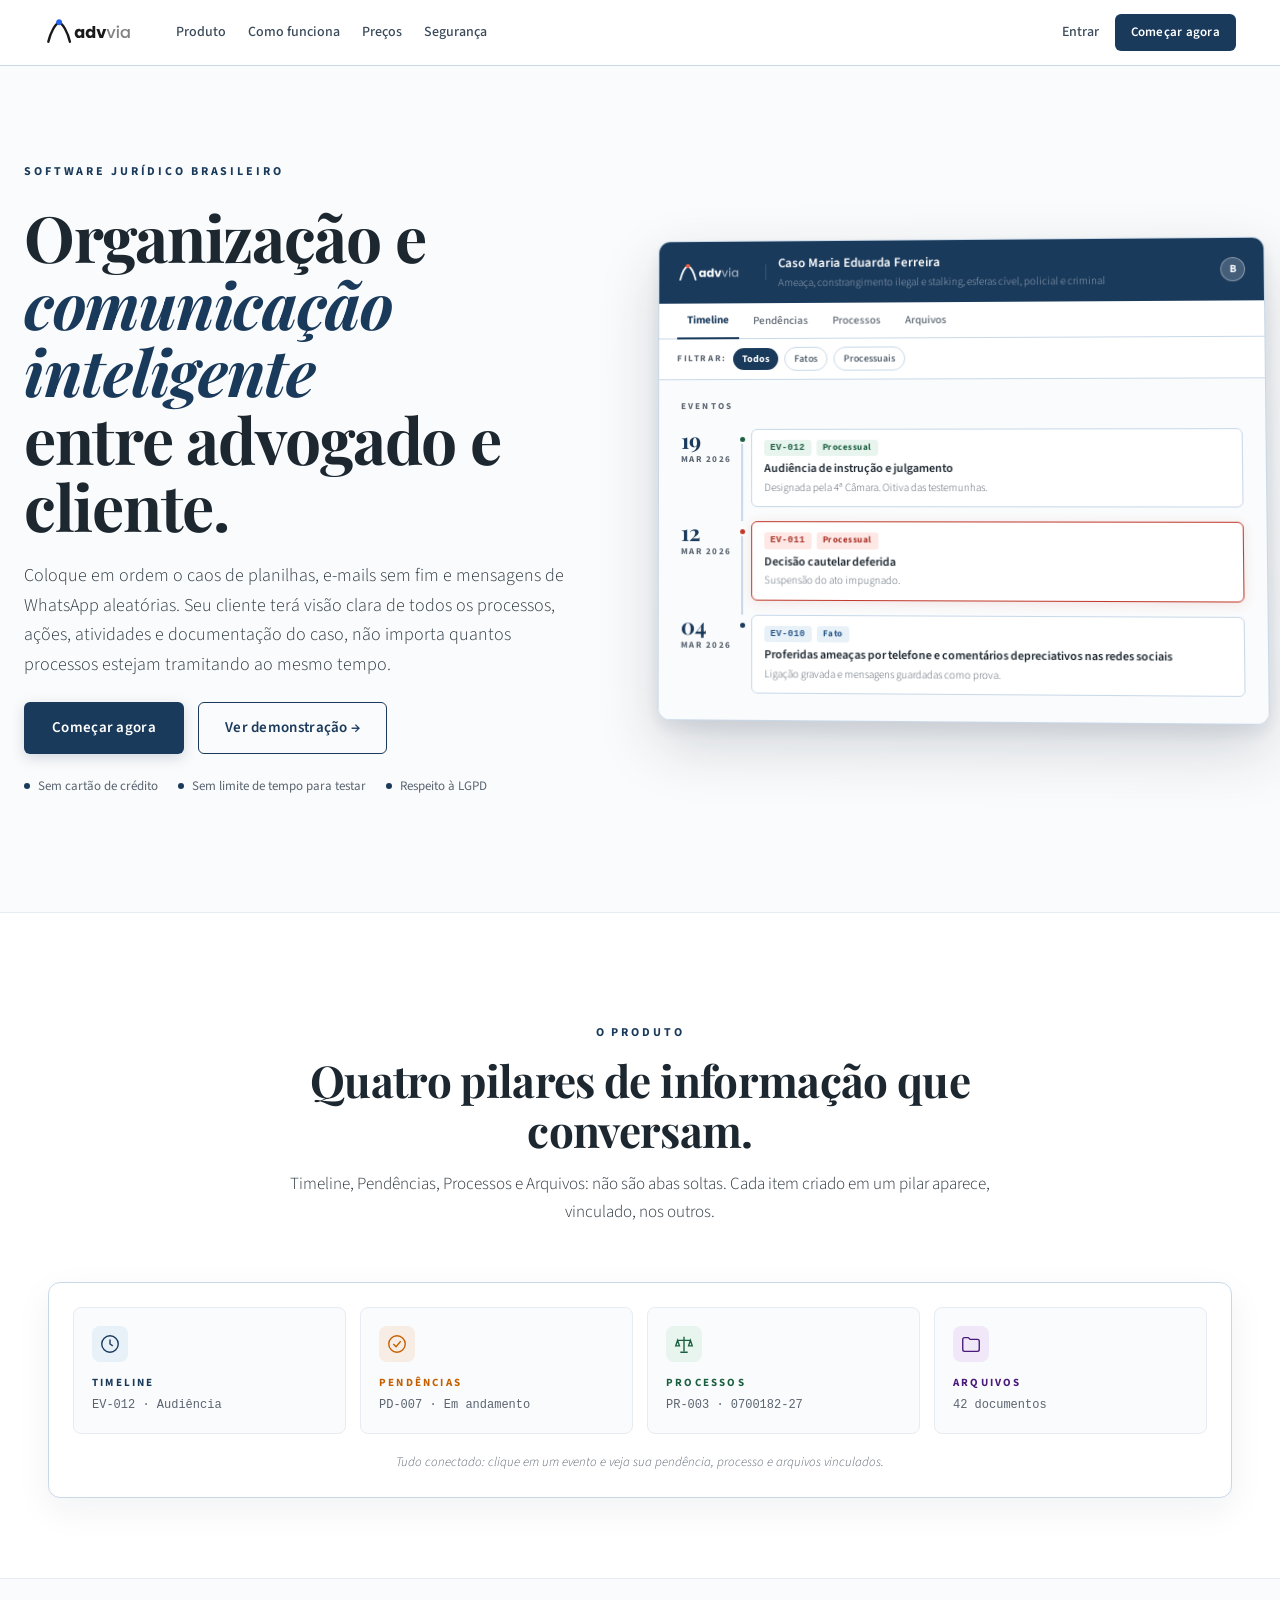
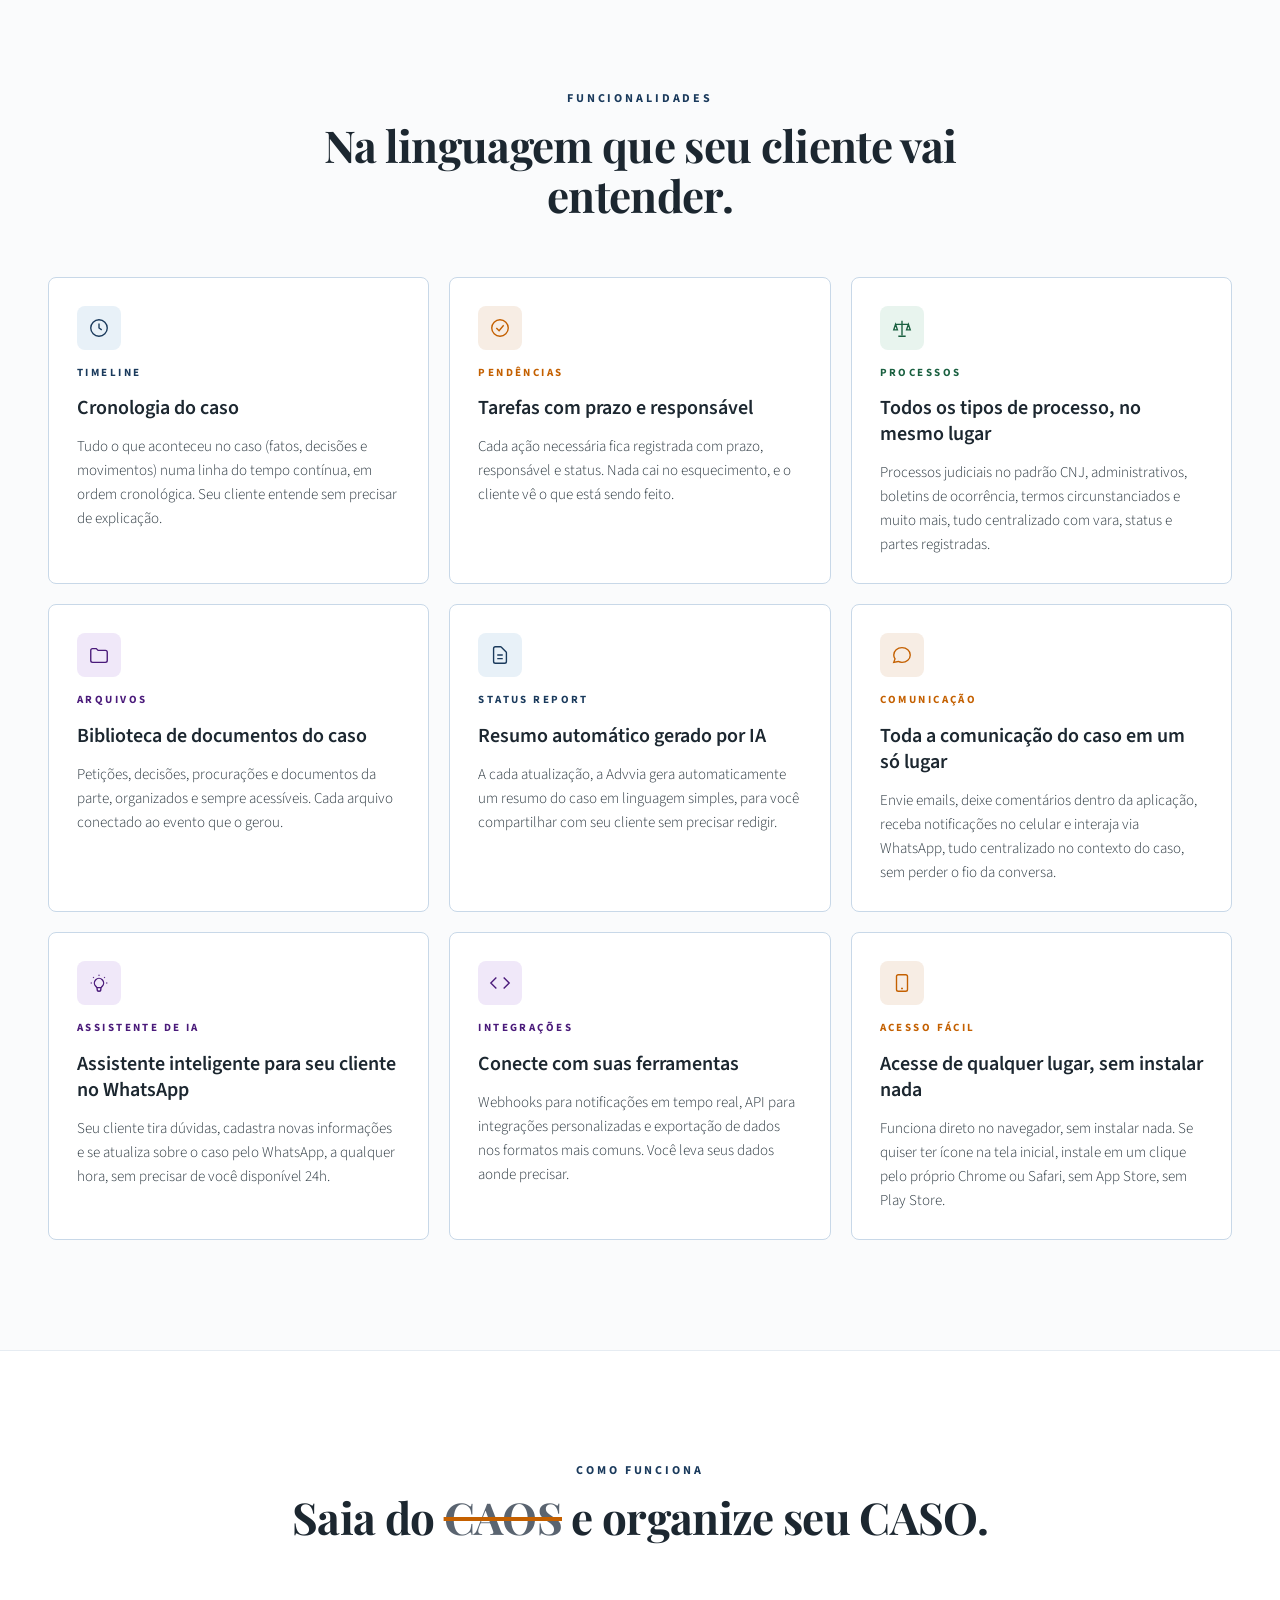
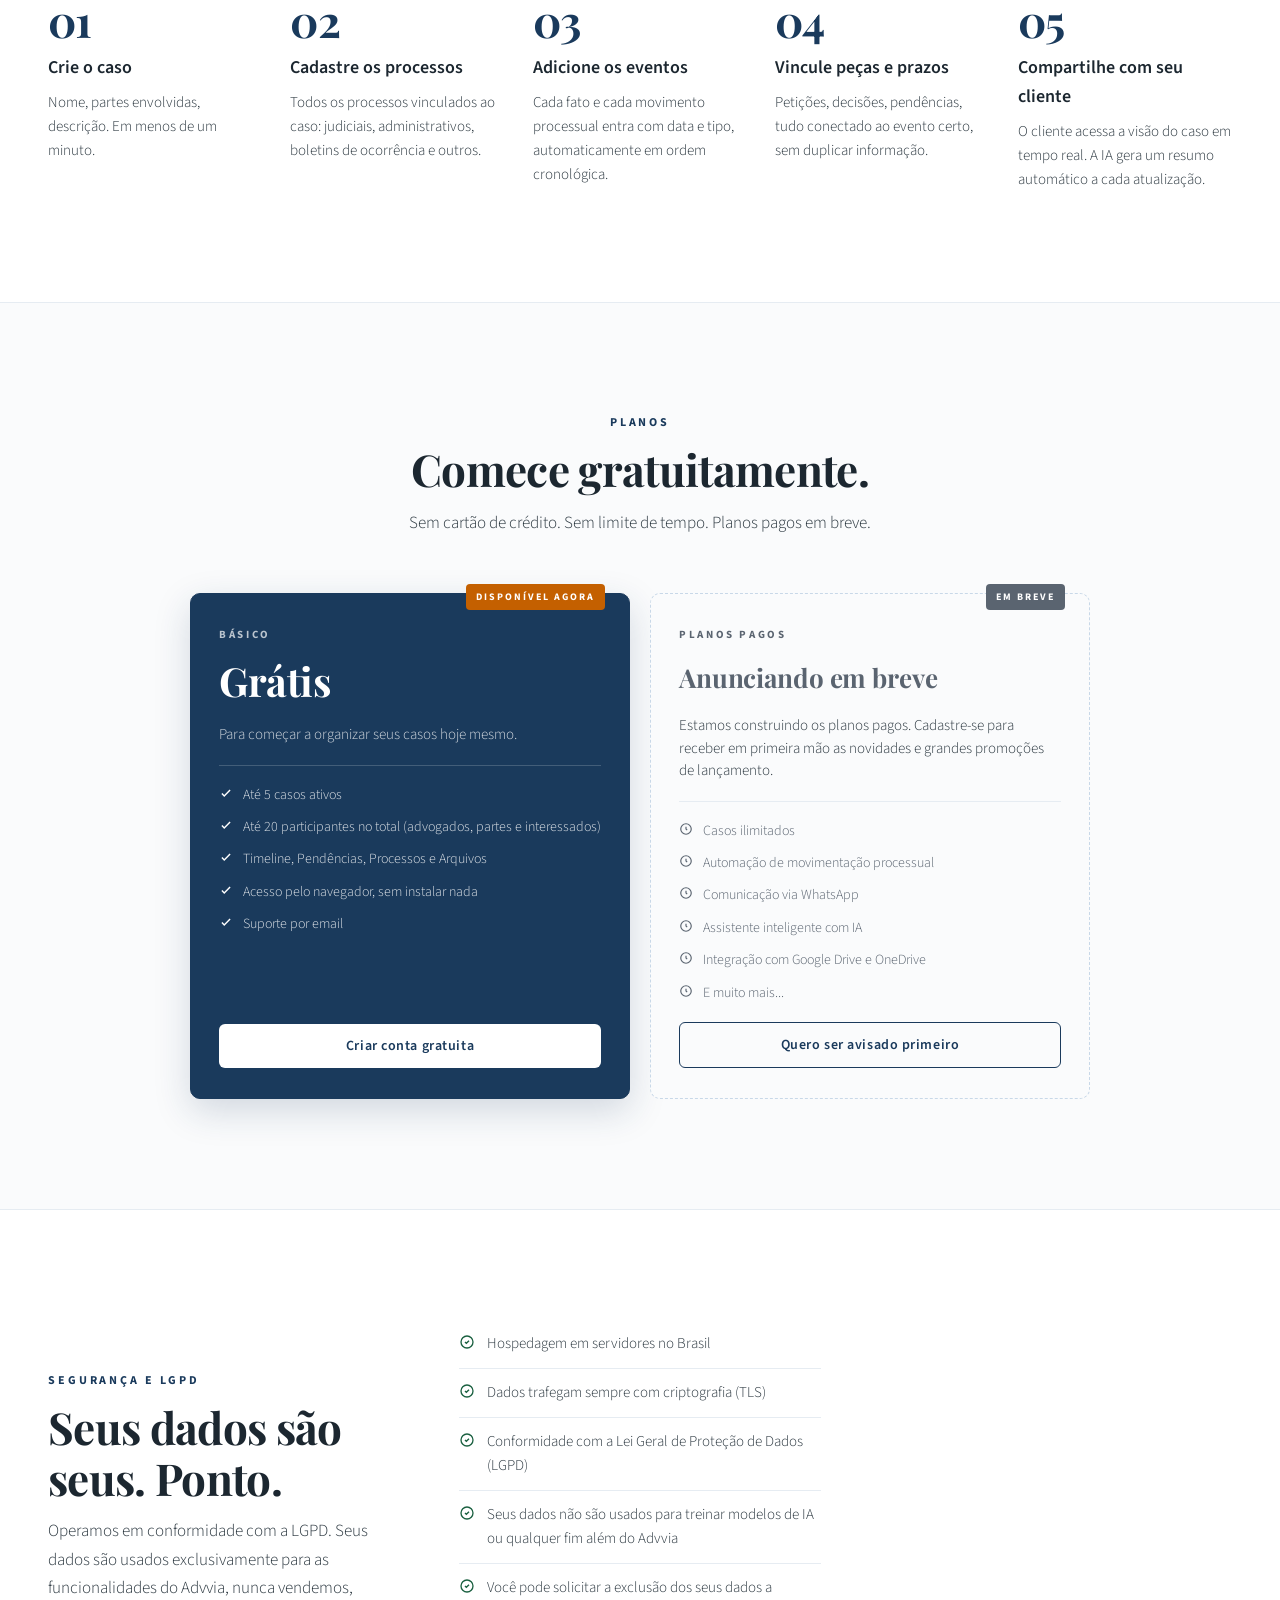
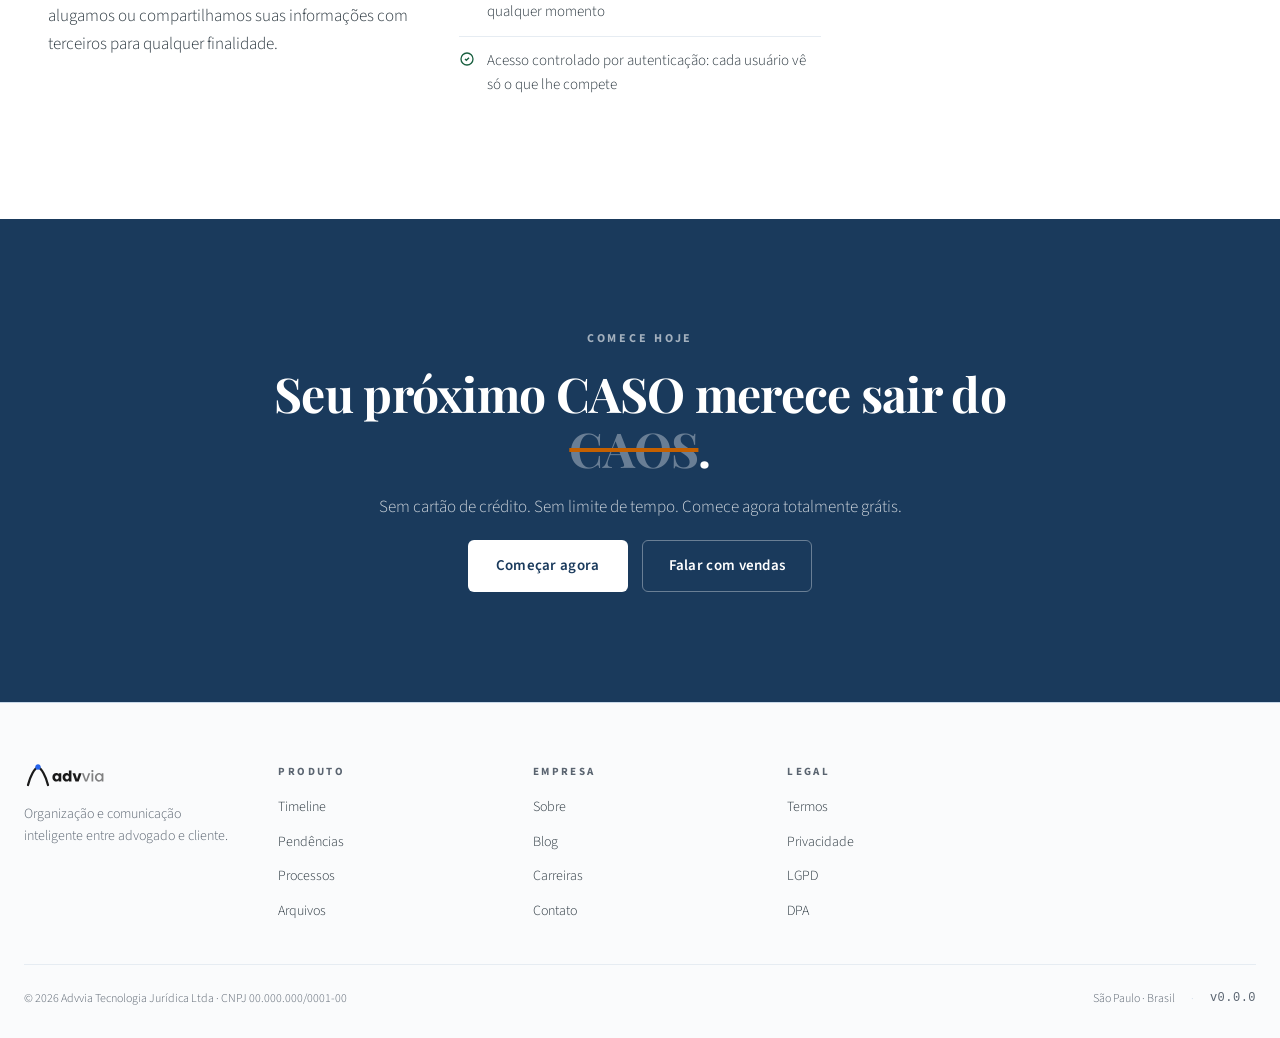
==== index.html @ fffee61e "style: replace em dashes with commas, semicolons and parentheses throughout" ====
<!DOCTYPE html>
<html lang="pt-BR">
<head>
<meta charset="UTF-8">
<meta name="viewport" content="width=device-width, initial-scale=1">
<title>Advvia - Organização e comunicação inteligente entre advogado e cliente</title>
<meta name="description" content="Coloque em ordem o caos de planilhas, e-mails sem fim e mensagens de WhatsApp aleatórias. Seu cliente terá visão clara de todos os processos, ações, atividades e documentação do caso e sua comunicação fluirá fácil e eficientemente.">
<meta property="og:title" content="Advvia - Organização e comunicação inteligente entre advogado e cliente">
<meta property="og:description" content="Coloque em ordem o caos de planilhas, e-mails sem fim e mensagens de WhatsApp aleatórias. Seu cliente terá visão clara de todos os processos, ações, atividades e documentação do caso e sua comunicação fluirá fácil e eficientemente.">
<meta property="og:type" content="website">
<meta property="og:locale" content="pt_BR">
<meta name="robots" content="noindex, nofollow">
<link rel="icon" href="brand/advvia-favicon.svg" type="image/svg+xml">
<link rel="preconnect" href="https://fonts.googleapis.com">
<link rel="preconnect" href="https://fonts.gstatic.com" crossorigin>
<link href="https://fonts.googleapis.com/css2?family=Playfair+Display:ital,wght@0,400;0,700;1,400;1,700&family=Source+Sans+3:ital,wght@0,300;0,400;0,600;0,700;1,300&display=swap" rel="stylesheet">
<style>
/* ─── Reset ─────────────────────────────────────────────────────────── */
*, *::before, *::after { box-sizing: border-box; margin: 0; padding: 0; }
html { scroll-behavior: smooth; }
body {
  font-family: 'Source Sans 3', -apple-system, BlinkMacSystemFont, 'Segoe UI', sans-serif;
  font-weight: 300;
  font-size: 16px;
  line-height: 1.6;
  color: #1c2730;
  background: #fafbfc;
  -webkit-font-smoothing: antialiased;
  text-rendering: optimizeLegibility;
}
a { color: inherit; text-decoration: none; }
button { cursor: pointer; font-family: inherit; }
ul { list-style: none; }
img { display: block; max-width: 100%; }

/* ─── Tokens ─────────────────────────────────────────────────────────── */
:root {
  --primary:       #1a3a5c;
  --primary-hover: #2a5a8c;
  --primary-tint:  #e8f1f8;
  --accent:        #c46000;
  --accent-tint:   #f7ede4;
  --success:       #1a6040;
  --success-tint:  #e8f4ee;
  --archive:       #4a1a7a;
  --archive-tint:  #f0e8f9;
  --muted:         #5a6470;
  --border:        #c8d8e8;
  --border-lt:     #e6ecf2;
  --surface:       #fff;
  --bg:            #fafbfc;
  --fg:            #1c2730;
  --fg-2:          #2c3840;
  --fg-3:          #5a6470;
}

/* ─── Layout ─────────────────────────────────────────────────────────── */
.wrap { max-width: 1240px; margin: 0 auto; padding: 0 24px; }

/* ─── NAV ────────────────────────────────────────────────────────────── */
.nav {
  position: sticky;
  top: 0;
  z-index: 50;
  background: rgba(255,255,255,.92);
  backdrop-filter: blur(10px);
  -webkit-backdrop-filter: blur(10px);
  border-bottom: 1.5px solid var(--border);
}
.nav-inner {
  max-width: 1240px;
  margin: 0 auto;
  padding: 14px 24px;
  display: flex;
  align-items: center;
  gap: 24px;
}
.logo {
  display: flex;
  align-items: center;
  gap: 9px;
  flex-shrink: 0;
  text-decoration: none;
}
.logo img { display: block; }
.nav-links {
  display: flex;
  gap: 22px;
  flex: 1;
}
.nav-links a {
  font-size: 14px;
  font-weight: 500;
  color: #3a4a5a;
  transition: color .15s;
}
.nav-links a:hover { color: var(--primary); }
.nav-right {
  display: flex;
  align-items: center;
  gap: 16px;
}
.nav-right .nav-login {
  font-size: 14px;
  font-weight: 500;
  color: #3a4a5a;
  transition: color .15s;
}
.nav-right .nav-login:hover { color: var(--primary); }
.hamburger {
  display: none;
  flex-direction: column;
  gap: 5px;
  background: none;
  border: none;
  padding: 4px;
  margin-left: auto;
}
.hamburger span {
  display: block;
  width: 22px;
  height: 2px;
  background: #3a4a5a;
  border-radius: 2px;
  transition: transform .2s, opacity .2s;
}
.mobile-nav {
  display: none;
  flex-direction: column;
  background: #fff;
  border-top: 1.5px solid var(--border);
  padding: 16px 24px 20px;
  gap: 14px;
}
.mobile-nav a {
  font-size: 15px;
  font-weight: 500;
  color: #3a4a5a;
}
.mobile-nav.open { display: flex; }

/* ─── Buttons ────────────────────────────────────────────────────────── */
.btn {
  display: inline-flex;
  align-items: center;
  justify-content: center;
  border: none;
  border-radius: 6px;
  font-size: 13px;
  font-weight: 600;
  letter-spacing: .02em;
  transition: background .15s, color .15s, box-shadow .15s, border-color .15s;
  text-decoration: none;
  white-space: nowrap;
}
.btn-sm        { padding: 8px 16px; font-size: 13px; }
.btn-lg        { padding: 14px 28px; font-size: 15px; }
.btn-primary   { background: var(--primary); color: #fff; }
.btn-primary:hover { background: var(--primary-hover); }
.btn-primary-lg { background: var(--primary); color: #fff; padding: 14px 28px; font-size: 15px; box-shadow: 0 4px 14px rgba(26,58,92,.18); }
.btn-primary-lg:hover { background: var(--primary-hover); }
.btn-ghost-lg  { background: transparent; color: var(--primary); border: 1.5px solid var(--primary); padding: 13px 26px; font-size: 15px; }
.btn-ghost-lg:hover { background: var(--primary-tint); }
.btn-inverse-lg { background: #fff; color: var(--primary); padding: 14px 28px; font-size: 15px; }
.btn-inverse-lg:hover { background: #f0f4f8; }
.btn-ghost-light-lg { background: transparent; color: #fff; border: 1.5px solid rgba(255,255,255,.35); padding: 13px 26px; font-size: 15px; }
.btn-ghost-light-lg:hover { background: rgba(255,255,255,.1); }

/* ─── Kicker labels ──────────────────────────────────────────────────── */
.kicker {
  font-size: 12px;
  font-weight: 700;
  letter-spacing: .24em;
  text-transform: uppercase;
  color: var(--primary);
}
.kicker-muted {
  font-size: 12px;
  font-weight: 700;
  letter-spacing: .24em;
  text-transform: uppercase;
  color: rgba(255,255,255,.6);
}

/* ─── Section head ───────────────────────────────────────────────────── */
.sec-head {
  text-align: center;
  max-width: 720px;
  margin: 0 auto 56px;
  padding: 0 8px;
}
.sec-head h2 {
  font-family: 'Playfair Display', Georgia, serif;
  font-size: clamp(32px, 4vw, 44px);
  font-weight: 700;
  color: #1c2730;
  line-height: 1.15;
  letter-spacing: -.015em;
  margin: 12px 0 14px;
}
.sec-head p {
  font-size: 17px;
  font-weight: 300;
  color: var(--fg-2);
  line-height: 1.65;
}

/* ─── HERO ───────────────────────────────────────────────────────────── */
.hero { padding: 96px 24px 116px; }
.hero-inner {
  max-width: 1240px;
  margin: 0 auto;
  display: grid;
  grid-template-columns: minmax(0,1fr) minmax(0,1.05fr);
  gap: 64px;
  align-items: center;
}
.hero-left { display: flex; flex-direction: column; gap: 22px; }
.hero-h1 {
  font-family: 'Playfair Display', Georgia, serif;
  font-size: clamp(42px, 5vw, 68px);
  font-weight: 700;
  color: #1c2730;
  line-height: 1.05;
  letter-spacing: -.02em;
}
.hero-h1 em { font-style: italic; color: var(--primary); }
.hero-lead {
  font-size: 18px;
  font-weight: 300;
  color: var(--fg-2);
  line-height: 1.65;
  max-width: 540px;
}
.cta-row { display: flex; gap: 14px; flex-wrap: wrap; align-items: center; }
.proof { display: flex; gap: 20px; flex-wrap: wrap; }
.proof-item {
  font-size: 13px;
  font-weight: 400;
  color: var(--fg-3);
  display: flex;
  align-items: center;
  gap: 8px;
}
.proof-dot {
  display: inline-block;
  width: 6px;
  height: 6px;
  border-radius: 50%;
  background: var(--primary);
  flex-shrink: 0;
}

/* ─── Hero mockup ────────────────────────────────────────────────────── */
.hero-right {
  transform: perspective(1600px) rotateY(-3deg) rotateX(2deg);
  transform-origin: left center;
}
.mockup {
  background: #fff;
  border-radius: 12px;
  border: 1.5px solid var(--border);
  box-shadow: 0 24px 60px rgba(20,40,60,.18), 0 8px 18px rgba(20,40,60,.08);
  overflow: hidden;
}
.m-header {
  background: var(--primary);
  padding: 12px 18px;
  display: flex;
  align-items: center;
  gap: 10px;
}
.m-logo { display: flex; align-items: center; flex-shrink: 0; }
.m-logo img { display: block; }
.m-sep { color: rgba(255,255,255,.25); font-size: 16px; flex-shrink: 0; }
.m-case { flex: 1; min-width: 0; }
.m-case-name {
  color: #fff;
  font-size: 13px;
  font-weight: 600;
  white-space: nowrap;
  overflow: hidden;
  text-overflow: ellipsis;
}
.m-case-sub { color: rgba(255,255,255,.55); font-size: 11px; }
.m-avatar {
  width: 24px; height: 24px;
  border-radius: 50%;
  background: rgba(255,255,255,.18);
  border: 1.5px solid rgba(255,255,255,.35);
  color: #fff;
  font-size: 11px;
  font-weight: 700;
  display: flex; align-items: center; justify-content: center;
  flex-shrink: 0;
}
.m-subnav {
  background: #fff;
  padding: 0 18px;
  border-bottom: 1.5px solid var(--border);
  display: flex;
  gap: 4px;
  height: 36px;
  align-items: center;
}
.m-tab { padding: 8px 10px; font-size: 11px; font-weight: 500; color: var(--fg-3); }
.m-tab.active { font-weight: 700; color: var(--primary); border-bottom: 2px solid var(--primary); }
.m-filters {
  background: #fff;
  padding: 8px 18px;
  border-bottom: 1.5px solid var(--border);
  display: flex;
  gap: 6px;
  align-items: center;
}
.m-filter-lbl { font-size: 9px; font-weight: 700; letter-spacing: .18em; color: var(--fg-3); }
.m-chip-on {
  background: var(--primary); color: #fff;
  font-size: 10px; font-weight: 700;
  padding: 3px 9px; border-radius: 16px;
}
.m-chip {
  border: 1.5px solid var(--border); color: #3a4a5a;
  font-size: 10px; font-weight: 500;
  padding: 3px 9px; border-radius: 16px;
}
.m-events { padding: 20px 22px 26px; background: var(--bg); }
.m-events-lbl {
  font-size: 9px; font-weight: 700; letter-spacing: .24em; text-transform: uppercase;
  color: var(--fg-3); margin-bottom: 14px;
}
.ev { display: grid; grid-template-columns: 52px 18px 1fr; margin-bottom: 14px; }
.ev:last-child { margin-bottom: 0; }
.ev-date {}
.ev-day {
  font-family: 'Playfair Display', Georgia, serif;
  font-size: 22px; font-weight: 700; color: var(--primary); line-height: 1;
}
.ev-mon { font-size: 9px; font-weight: 700; letter-spacing: .14em; color: var(--fg-3); margin-top: 2px; }
.ev-line { position: relative; display: flex; justify-content: center; }
.ev-dot {
  width: 9px; height: 9px; border-radius: 50%;
  margin-top: 6px; border: 2px solid var(--bg);
  position: relative; z-index: 1;
}
.ev-line-bar {
  position: absolute;
  top: 14px; bottom: -14px;
  width: 1.5px; background: var(--border);
}
.ev-card {
  background: #fff;
  border: 1.5px solid var(--border);
  border-radius: 6px;
  padding: 10px 12px;
}
.ev-card.hi { border-color: #c0392b; box-shadow: 0 2px 12px rgba(192,57,43,.12); }
.ev-tags { display: flex; gap: 5px; margin-bottom: 5px; }
.ev-tag {
  font-size: 9px; font-weight: 700;
  padding: 1px 6px; border-radius: 3px;
  font-family: ui-monospace, 'SF Mono', Menlo, monospace;
  letter-spacing: .04em;
}
.ev-tag-plain { letter-spacing: .06em; font-family: inherit; }
.ev-title { font-size: 12px; font-weight: 600; color: #1c2730; line-height: 1.3; margin-bottom: 3px; }
.ev-desc  { font-size: 11px; font-weight: 300; color: var(--fg-3); line-height: 1.5; }

/* ─── PRODUCT section ────────────────────────────────────────────────── */
.sec-product {
  padding: 110px 24px 80px;
  background: #fff;
  border-top: 1.5px solid var(--border-lt);
  border-bottom: 1.5px solid var(--border-lt);
}
.product-card {
  background: #fff;
  border: 1.5px solid var(--border);
  border-radius: 12px;
  padding: 24px;
  box-shadow: 0 12px 36px rgba(20,40,60,.06);
}
.product-grid {
  display: grid;
  grid-template-columns: repeat(4, 1fr);
  gap: 14px;
}
.surface-tile {
  background: var(--bg);
  border: 1.5px solid var(--border-lt);
  border-radius: 8px;
  padding: 18px;
  display: flex;
  flex-direction: column;
  gap: 12px;
}
.surface-icon {
  width: 36px; height: 36px;
  border-radius: 8px;
  display: flex; align-items: center; justify-content: center;
}
.surface-name {
  font-size: 11px; font-weight: 700;
  letter-spacing: .2em; text-transform: uppercase;
}
.surface-sample {
  font-size: 12px; font-weight: 300; color: var(--fg-3);
  margin-top: 4px;
  font-family: ui-monospace, 'SF Mono', Menlo, monospace;
}
.product-caption {
  text-align: center;
  margin-top: 18px;
  font-size: 13px; font-weight: 300; font-style: italic; color: var(--fg-3);
}

/* ─── FEATURES section ───────────────────────────────────────────────── */
.sec-features { padding: 110px 24px; }
.feat-grid {
  display: grid;
  grid-template-columns: repeat(auto-fill, minmax(300px, 1fr));
  gap: 20px;
}
.feat-card {
  background: #fff;
  border: 1.5px solid var(--border);
  border-radius: 8px;
  padding: 28px 28px 26px;
  display: flex; flex-direction: column; gap: 14px;
}
.feat-icon {
  width: 44px; height: 44px; border-radius: 8px;
  display: flex; align-items: center; justify-content: center;
}
.feat-kicker {
  font-size: 11px; font-weight: 700;
  letter-spacing: .22em; text-transform: uppercase;
}
.feat-title { font-size: 20px; font-weight: 600; color: #1c2730; line-height: 1.3; }
.feat-desc  { font-size: 15px; font-weight: 300; color: var(--fg-2); line-height: 1.6; }

/* ─── HOW section ────────────────────────────────────────────────────── */
.sec-how {
  padding: 110px 24px;
  background: #fff;
  border-top: 1.5px solid var(--border-lt);
  border-bottom: 1.5px solid var(--border-lt);
}
.steps-grid {
  display: grid;
  grid-template-columns: repeat(auto-fill, minmax(200px, 1fr));
  gap: 28px;
  margin-top: 20px;
}
.step-num {
  font-family: 'Playfair Display', Georgia, serif;
  font-size: 44px; font-weight: 700;
  color: var(--primary); line-height: 1;
  letter-spacing: -.02em; margin-bottom: 12px;
}
.step-title { font-size: 18px; font-weight: 600; color: #1c2730; margin-bottom: 8px; }
.step-desc  { font-size: 15px; font-weight: 300; color: var(--fg-2); line-height: 1.6; }

/* ─── PRICING ────────────────────────────────────────────────────────── */
.sec-pricing { padding: 110px 24px; }
.price-grid {
  display: grid;
  grid-template-columns: repeat(auto-fill, minmax(280px, 1fr));
  gap: 20px;
  align-items: stretch;
}
.price-card {
  background: #fff;
  border: 1.5px solid var(--border);
  border-radius: 10px;
  padding: 32px 28px 30px;
  display: flex; flex-direction: column; gap: 18px;
  position: relative;
}
.price-card.featured {
  background: var(--primary);
  border-color: var(--primary);
  box-shadow: 0 12px 36px rgba(26,58,92,.18);
}
.price-badge {
  position: absolute; top: -10px; right: 24px;
  background: var(--accent); color: #fff;
  font-size: 10px; font-weight: 700; letter-spacing: .2em;
  padding: 5px 10px; border-radius: 4px; text-transform: uppercase;
}
.price-tier {
  font-size: 11px; font-weight: 700;
  letter-spacing: .24em; text-transform: uppercase;
  color: var(--fg-3);
}
.price-card.featured .price-tier { color: rgba(255,255,255,.7); }
.price-amount {
  font-family: 'Playfair Display', Georgia, serif;
  font-size: 40px; font-weight: 700;
  color: var(--primary); line-height: 1; letter-spacing: -.01em;
}
.price-card.featured .price-amount { color: #fff; }
.price-period { font-size: 14px; font-weight: 300; color: var(--fg-3); margin-left: 6px; }
.price-card.featured .price-period { color: rgba(255,255,255,.65); }
.price-desc { font-size: 15px; font-weight: 300; color: var(--fg-2); line-height: 1.5; }
.price-card.featured .price-desc { color: rgba(255,255,255,.8); }
.price-sep { border-top: 1.5px solid var(--border-lt); }
.price-card.featured .price-sep { border-color: rgba(255,255,255,.18); }
.price-feats { display: flex; flex-direction: column; gap: 10px; flex: 1; }
.price-feat {
  font-size: 14px; font-weight: 300; color: var(--fg-2);
  display: flex; gap: 10px; align-items: flex-start;
}
.price-card.featured .price-feat { color: rgba(255,255,255,.85); }
.price-check { color: var(--primary); flex-shrink: 0; margin-top: 2px; }
.price-card.featured .price-check { color: #fff; }
.price-cta {
  padding: 12px 18px; font-size: 14px; font-weight: 600;
  letter-spacing: .04em; border-radius: 6px; border: 1.5px solid var(--primary);
  background: var(--primary); color: #fff;
  transition: opacity .15s;
}
.price-cta:hover { opacity: .88; }
.price-card.featured .price-cta {
  background: #fff; color: var(--primary); border: none;
}
.price-cta-outline {
  background: transparent; color: var(--primary); border-color: var(--primary);
}
.price-card-soon {
  border-style: dashed;
  border-color: var(--border);
  background: var(--bg);
}
.price-feat-soon { color: var(--fg-3); }
.price-check-soon { color: var(--fg-3); flex-shrink: 0; margin-top: 2px; }

/* ─── SECURITY ───────────────────────────────────────────────────────── */
.sec-security {
  padding: 110px 24px;
  background: #fff;
  border-top: 1.5px solid var(--border-lt);
}
.sec-row {
  display: grid;
  grid-template-columns: repeat(auto-fill, minmax(340px, 1fr));
  gap: 48px;
  align-items: center;
}
.sec-h2 {
  font-family: 'Playfair Display', Georgia, serif;
  font-size: clamp(32px, 4vw, 44px); font-weight: 700;
  color: #1c2730; line-height: 1.15; letter-spacing: -.015em;
  margin: 12px 0 14px;
}
.sec-lead { font-size: 17px; font-weight: 300; color: var(--fg-2); line-height: 1.65; }
.sec-list {}
.sec-item {
  display: flex; align-items: flex-start; gap: 12px;
  padding: 12px 0;
  border-bottom: 1px solid var(--border-lt);
  font-size: 15px; font-weight: 300; color: var(--fg-2);
}
.sec-item:last-child { border-bottom: none; }
.sec-item svg { flex-shrink: 0; margin-top: 2px; }

/* ─── FINAL CTA ──────────────────────────────────────────────────────── */
.sec-cta {
  background: var(--primary);
  padding: 110px 24px;
  color: #fff;
}
.sec-cta-inner {
  max-width: 800px; margin: 0 auto;
  text-align: center;
  display: flex; flex-direction: column; align-items: center; gap: 18px;
  padding: 0 8px;
}
.cta-h2 {
  font-family: 'Playfair Display', Georgia, serif;
  font-size: clamp(28px, 4vw, 48px); font-weight: 700;
  color: #fff; line-height: 1.15; letter-spacing: -.015em;
}
.cta-lead { font-size: 17px; font-weight: 300; color: rgba(255,255,255,.78); line-height: 1.6; }

/* ─── FOOTER ─────────────────────────────────────────────────────────── */
footer {
  background: var(--bg);
  padding: 60px 24px 30px;
  border-top: 1.5px solid var(--border);
}
.foot-inner { max-width: 1240px; margin: 0 auto; }
.foot-top {
  display: grid;
  grid-template-columns: repeat(auto-fill, minmax(200px, 1fr));
  gap: 40px;
  padding-bottom: 40px;
}
.foot-logo-area {}
.foot-tag {
  font-size: 14px; font-weight: 300; color: var(--fg-3);
  max-width: 320px; margin-top: 14px; line-height: 1.6;
}
.foot-col {}
.foot-col-title {
  font-size: 11px; font-weight: 700;
  letter-spacing: .22em; text-transform: uppercase;
  color: var(--fg-3); margin-bottom: 14px;
}
.foot-col ul { display: flex; flex-direction: column; gap: 9px; }
.foot-col a {
  font-size: 14px; font-weight: 300; color: var(--fg-2);
  transition: color .15s;
}
.foot-col a:hover { color: var(--primary); }
.foot-bot {
  border-top: 1.5px solid var(--border-lt);
  padding-top: 24px;
  display: flex; justify-content: space-between; flex-wrap: wrap; gap: 8px;
  font-size: 12px; color: var(--fg-3); font-weight: 300;
}

/* ─── Responsive ─────────────────────────────────────────────────────── */
@media (max-width: 960px) {
  .hero-inner { grid-template-columns: 1fr; gap: 40px; }
  .hero-right { display: none; }
  .product-grid { grid-template-columns: 1fr 1fr; }
  .hamburger { display: flex; }
  .nav-links, .nav-right { display: none; }
}
@media (max-width: 600px) {
  .hero { padding: 64px 24px 72px; }
  .sec-product, .sec-features, .sec-how, .sec-pricing, .sec-security, .sec-cta { padding: 72px 24px; }
  .product-grid { grid-template-columns: 1fr; }
  .cta-row { flex-direction: column; align-items: stretch; }
  .cta-row .btn { text-align: center; }
  .proof { flex-direction: column; gap: 10px; }
}
</style>
</head>
<body>

<!-- ══════════════════════════════════════════════════════════════════ NAV -->
<header class="nav" id="nav">
  <div class="nav-inner">
    <a href="#" class="logo" aria-label="Advvia, página inicial">
      <img src="brand/advvia-logo-horizontal-blue.svg" alt="Advvia" height="28">
    </a>

    <div class="nav-links">
      <a href="#produto">Produto</a>
      <a href="#como-funciona">Como funciona</a>
      <a href="#precos">Preços</a>
      <a href="#seguranca">Segurança</a>
    </div>

    <div class="nav-right">
      <a href="https://app.advvia.com.br/login" class="nav-login">Entrar</a>
      <a href="https://app.advvia.com.br/cadastro" class="btn btn-primary btn-sm">Começar agora</a>
    </div>

    <button class="hamburger" id="hamburger" aria-label="Abrir menu" aria-expanded="false" aria-controls="mobile-nav">
      <span></span><span></span><span></span>
    </button>
  </div>

  <div class="mobile-nav" id="mobile-nav" role="navigation" aria-label="Menu mobile">
    <a href="#produto">Produto</a>
    <a href="#como-funciona">Como funciona</a>
    <a href="#precos">Preços</a>
    <a href="#seguranca">Segurança</a>
    <a href="https://app.advvia.com.br/login">Entrar</a>
    <a href="https://app.advvia.com.br/cadastro" class="btn btn-primary btn-sm" style="align-self:flex-start;margin-top:4px">Começar agora</a>
  </div>
</header>


<!-- ══════════════════════════════════════════════════════════════════ HERO -->
<section class="hero">
  <div class="hero-inner">
    <div class="hero-left">
      <div class="kicker">SOFTWARE JURÍDICO BRASILEIRO</div>

      <h1 class="hero-h1">
        Organização e<br>
        <em>comunicação inteligente</em><br>
        entre advogado e cliente.
      </h1>

      <p class="hero-lead">
        Coloque em ordem o caos de planilhas, e-mails sem fim e mensagens de WhatsApp aleatórias.
        Seu cliente terá visão clara de todos os processos, ações, atividades e documentação do caso,
        não importa quantos processos estejam tramitando ao mesmo tempo.
      </p>

      <div class="cta-row">
        <a href="https://app.advvia.com.br/cadastro" class="btn btn-primary-lg">Começar agora</a>
        <a href="#produto" class="btn btn-ghost-lg">Ver demonstração →</a>
      </div>

      <div class="proof">
        <span class="proof-item"><span class="proof-dot"></span> Sem cartão de crédito</span>
        <span class="proof-item"><span class="proof-dot"></span> Sem limite de tempo para testar</span>
        <span class="proof-item"><span class="proof-dot"></span> Respeito à LGPD</span>
      </div>
    </div>

    <!-- ─── Mockup do produto ─── -->
    <div class="hero-right" aria-hidden="true">
      <div class="mockup">
        <div class="m-header">
          <div class="m-logo">
            <img src="brand/advvia-logo-horizontal-dark.svg" alt="Advvia" height="20">
          </div>
          <span class="m-sep">|</span>
          <div class="m-case">
            <div class="m-case-name">Caso Maria Eduarda Ferreira</div>
            <div class="m-case-sub">Ameaça, constrangimento ilegal e stalking, esferas cível, policial e criminal</div>
          </div>
          <div class="m-avatar">B</div>
        </div>

        <div class="m-subnav">
          <span class="m-tab active">Timeline</span>
          <span class="m-tab">Pendências</span>
          <span class="m-tab">Processos</span>
          <span class="m-tab">Arquivos</span>
        </div>

        <div class="m-filters">
          <span class="m-filter-lbl">FILTRAR:</span>
          <span class="m-chip-on">Todos</span>
          <span class="m-chip">Fatos</span>
          <span class="m-chip">Processuais</span>
        </div>

        <div class="m-events">
          <div class="m-events-lbl">EVENTOS</div>

          <!-- EV-012 Audiência -->
          <div class="ev">
            <div class="ev-date">
              <div class="ev-day">19</div>
              <div class="ev-mon">MAR 2026</div>
            </div>
            <div class="ev-line">
              <div class="ev-dot" style="background:#1a6040"></div>
              <div class="ev-line-bar"></div>
            </div>
            <div class="ev-card">
              <div class="ev-tags">
                <span class="ev-tag" style="background:#e8f4ee;color:#1a6040">EV-012</span>
                <span class="ev-tag ev-tag-plain" style="background:#e8f4ee;color:#1a6040">Processual</span>
              </div>
              <div class="ev-title">Audiência de instrução e julgamento</div>
              <div class="ev-desc">Designada pela 4ª Câmara. Oitiva das testemunhas.</div>
            </div>
          </div>

          <!-- EV-011 Decisão (destaque) -->
          <div class="ev">
            <div class="ev-date">
              <div class="ev-day">12</div>
              <div class="ev-mon">MAR 2026</div>
            </div>
            <div class="ev-line">
              <div class="ev-dot" style="background:#c0392b"></div>
              <div class="ev-line-bar"></div>
            </div>
            <div class="ev-card hi">
              <div class="ev-tags">
                <span class="ev-tag" style="background:#fde8e6;color:#a93226">EV-011</span>
                <span class="ev-tag ev-tag-plain" style="background:#fde8e6;color:#a93226">Processual</span>
              </div>
              <div class="ev-title">Decisão cautelar deferida</div>
              <div class="ev-desc">Suspensão do ato impugnado.</div>
            </div>
          </div>

          <!-- EV-010 Fato -->
          <div class="ev">
            <div class="ev-date">
              <div class="ev-day">04</div>
              <div class="ev-mon">MAR 2026</div>
            </div>
            <div class="ev-line">
              <div class="ev-dot" style="background:#1a3a5c"></div>
            </div>
            <div class="ev-card">
              <div class="ev-tags">
                <span class="ev-tag" style="background:#e8f1f8;color:#2a5a8c">EV-010</span>
                <span class="ev-tag ev-tag-plain" style="background:#e8f1f8;color:#2a5a8c">Fato</span>
              </div>
              <div class="ev-title">Proferidas ameaças por telefone e comentários depreciativos nas redes sociais</div>
              <div class="ev-desc">Ligação gravada e mensagens guardadas como prova.</div>
            </div>
          </div>

        </div><!-- /m-events -->
      </div><!-- /mockup -->
    </div>
  </div><!-- /hero-inner -->
</section>


<!-- ══════════════════════════════════════════════════════════════════ PRODUTO -->
<section id="produto" class="sec-product">
  <div class="wrap">
    <div class="sec-head">
      <div class="kicker">O PRODUTO</div>
      <h2>Quatro pilares de informação que conversam.</h2>
      <p>Timeline, Pendências, Processos e Arquivos: não são abas soltas. Cada item criado em um pilar aparece, vinculado, nos outros.</p>
    </div>

    <div class="product-card">
      <div class="product-grid">

        <div class="surface-tile">
          <div class="surface-icon" style="background:#e8f1f8;color:#1a3a5c">
            <svg width="22" height="22" viewBox="0 0 24 24" fill="none" stroke="currentColor" stroke-width="1.5" aria-hidden="true"><circle cx="12" cy="12" r="9"/><path d="M12 7v5l3 2"/></svg>
          </div>
          <div>
            <div class="surface-name" style="color:#1a3a5c">Timeline</div>
            <div class="surface-sample">EV-012 · Audiência</div>
          </div>
        </div>

        <div class="surface-tile">
          <div class="surface-icon" style="background:#f7ede4;color:#c46000">
            <svg width="22" height="22" viewBox="0 0 24 24" fill="none" stroke="currentColor" stroke-width="1.5" aria-hidden="true"><circle cx="12" cy="12" r="9"/><path d="M8 12l3 3 5-6"/></svg>
          </div>
          <div>
            <div class="surface-name" style="color:#c46000">Pendências</div>
            <div class="surface-sample">PD-007 · Em andamento</div>
          </div>
        </div>

        <div class="surface-tile">
          <div class="surface-icon" style="background:#e8f4ee;color:#1a6040">
            <svg width="22" height="22" viewBox="0 0 24 24" fill="none" stroke="currentColor" stroke-width="1.5" aria-hidden="true"><path d="M12 4v16M5 8h14M5 8l-2 6h4zm14 0l-2 6h4zM8 21h8"/></svg>
          </div>
          <div>
            <div class="surface-name" style="color:#1a6040">Processos</div>
            <div class="surface-sample">PR-003 · 0700182-27</div>
          </div>
        </div>

        <div class="surface-tile">
          <div class="surface-icon" style="background:#f0e8f9;color:#4a1a7a">
            <svg width="22" height="22" viewBox="0 0 24 24" fill="none" stroke="currentColor" stroke-width="1.5" aria-hidden="true"><path d="M3 7a2 2 0 012-2h4l2 2h8a2 2 0 012 2v9a2 2 0 01-2 2H5a2 2 0 01-2-2V7z"/></svg>
          </div>
          <div>
            <div class="surface-name" style="color:#4a1a7a">Arquivos</div>
            <div class="surface-sample">42 documentos</div>
          </div>
        </div>

      </div>
      <p class="product-caption">Tudo conectado: clique em um evento e veja sua pendência, processo e arquivos vinculados.</p>
    </div>
  </div>
</section>


<!-- ══════════════════════════════════════════════════════════════════ FUNCIONALIDADES -->
<section id="funcionalidades" class="sec-features">
  <div class="wrap">
    <div class="sec-head">
      <div class="kicker">FUNCIONALIDADES</div>
      <h2>Na linguagem que seu cliente vai entender.</h2>
    </div>

    <div class="feat-grid">

      <div class="feat-card">
        <div class="feat-icon" style="background:#e8f1f8;color:#1a3a5c">
          <svg width="22" height="22" viewBox="0 0 24 24" fill="none" stroke="currentColor" stroke-width="1.5" aria-hidden="true"><circle cx="12" cy="12" r="9"/><path d="M12 7v5l3 2"/></svg>
        </div>
        <div class="feat-kicker" style="color:#1a3a5c">TIMELINE</div>
        <h3 class="feat-title">Cronologia do caso</h3>
        <p class="feat-desc">Tudo o que aconteceu no caso (fatos, decisões e movimentos) numa linha do tempo contínua, em ordem cronológica. Seu cliente entende sem precisar de explicação.</p>
      </div>

      <div class="feat-card">
        <div class="feat-icon" style="background:#f7ede4;color:#c46000">
          <svg width="22" height="22" viewBox="0 0 24 24" fill="none" stroke="currentColor" stroke-width="1.5" aria-hidden="true"><circle cx="12" cy="12" r="9"/><path d="M8 12l3 3 5-6"/></svg>
        </div>
        <div class="feat-kicker" style="color:#c46000">PENDÊNCIAS</div>
        <h3 class="feat-title">Tarefas com prazo e responsável</h3>
        <p class="feat-desc">Cada ação necessária fica registrada com prazo, responsável e status. Nada cai no esquecimento, e o cliente vê o que está sendo feito.</p>
      </div>

      <div class="feat-card">
        <div class="feat-icon" style="background:#e8f4ee;color:#1a6040">
          <svg width="22" height="22" viewBox="0 0 24 24" fill="none" stroke="currentColor" stroke-width="1.5" aria-hidden="true"><path d="M12 4v16M5 8h14M5 8l-2 6h4zm14 0l-2 6h4zM8 21h8"/></svg>
        </div>
        <div class="feat-kicker" style="color:#1a6040">PROCESSOS</div>
        <h3 class="feat-title">Todos os tipos de processo, no mesmo lugar</h3>
        <p class="feat-desc">Processos judiciais no padrão CNJ, administrativos, boletins de ocorrência, termos circunstanciados e muito mais, tudo centralizado com vara, status e partes registradas.</p>
      </div>

      <div class="feat-card">
        <div class="feat-icon" style="background:#f0e8f9;color:#4a1a7a">
          <svg width="22" height="22" viewBox="0 0 24 24" fill="none" stroke="currentColor" stroke-width="1.5" aria-hidden="true"><path d="M3 7a2 2 0 012-2h4l2 2h8a2 2 0 012 2v9a2 2 0 01-2 2H5a2 2 0 01-2-2V7z"/></svg>
        </div>
        <div class="feat-kicker" style="color:#4a1a7a">ARQUIVOS</div>
        <h3 class="feat-title">Biblioteca de documentos do caso</h3>
        <p class="feat-desc">Petições, decisões, procurações e documentos da parte, organizados e sempre acessíveis. Cada arquivo conectado ao evento que o gerou.</p>
      </div>

      <div class="feat-card">
        <div class="feat-icon" style="background:#e8f1f8;color:#1a3a5c">
          <svg width="22" height="22" viewBox="0 0 24 24" fill="none" stroke="currentColor" stroke-width="1.5" aria-hidden="true"><path d="M9 12h6m-6 4h6m2 5H7a2 2 0 01-2-2V5a2 2 0 012-2h5.586a1 1 0 01.707.293l5.414 5.414a1 1 0 01.293.707V19a2 2 0 01-2 2z"/></svg>
        </div>
        <div class="feat-kicker" style="color:#1a3a5c">STATUS REPORT</div>
        <h3 class="feat-title">Resumo automático gerado por IA</h3>
        <p class="feat-desc">A cada atualização, a Advvia gera automaticamente um resumo do caso em linguagem simples, para você compartilhar com seu cliente sem precisar redigir.</p>
      </div>

      <div class="feat-card">
        <div class="feat-icon" style="background:#f7ede4;color:#c46000">
          <svg width="22" height="22" viewBox="0 0 24 24" fill="none" stroke="currentColor" stroke-width="1.5" aria-hidden="true"><path d="M8 12h.01M12 12h.01M16 12h.01M21 12c0 4.418-4.03 8-9 8a9.863 9.863 0 01-4.255-.949L3 20l1.395-3.72C3.512 15.042 3 13.574 3 12c0-4.418 4.03-8 9-8s9 3.582 9 8z"/></svg>
        </div>
        <div class="feat-kicker" style="color:#c46000">COMUNICAÇÃO</div>
        <h3 class="feat-title">Toda a comunicação do caso em um só lugar</h3>
        <p class="feat-desc">Envie emails, deixe comentários dentro da aplicação, receba notificações no celular e interaja via WhatsApp, tudo centralizado no contexto do caso, sem perder o fio da conversa.</p>
      </div>

      <div class="feat-card">
        <div class="feat-icon" style="background:#f0e8f9;color:#4a1a7a">
          <svg width="22" height="22" viewBox="0 0 24 24" fill="none" stroke="currentColor" stroke-width="1.5" aria-hidden="true"><path d="M9.663 17h4.673M12 3v1m6.364 1.636l-.707.707M21 12h-1M4 12H3m3.343-5.657l-.707-.707m2.828 9.9a5 5 0 117.072 0l-.548.547A3.374 3.374 0 0014 18.469V19a2 2 0 11-4 0v-.531c0-.895-.356-1.754-.988-2.386l-.548-.547z"/></svg>
        </div>
        <div class="feat-kicker" style="color:#4a1a7a">ASSISTENTE DE IA</div>
        <h3 class="feat-title">Assistente inteligente para seu cliente no WhatsApp</h3>
        <p class="feat-desc">Seu cliente tira dúvidas, cadastra novas informações e se atualiza sobre o caso pelo WhatsApp, a qualquer hora, sem precisar de você disponível 24h.</p>
      </div>

      <div class="feat-card">
        <div class="feat-icon" style="background:#f0e8f9;color:#4a1a7a">
          <svg width="22" height="22" viewBox="0 0 24 24" fill="none" stroke="currentColor" stroke-width="1.5" aria-hidden="true"><path d="M16 18l6-6-6-6M8 6l-6 6 6 6"/></svg>
        </div>
        <div class="feat-kicker" style="color:#4a1a7a">INTEGRAÇÕES</div>
        <h3 class="feat-title">Conecte com suas ferramentas</h3>
        <p class="feat-desc">Webhooks para notificações em tempo real, API para integrações personalizadas e exportação de dados nos formatos mais comuns. Você leva seus dados aonde precisar.</p>
      </div>

      <div class="feat-card">
        <div class="feat-icon" style="background:#f7ede4;color:#c46000">
          <svg width="22" height="22" viewBox="0 0 24 24" fill="none" stroke="currentColor" stroke-width="1.5" aria-hidden="true"><rect x="6" y="3" width="12" height="18" rx="2"/><path d="M11 18h2"/></svg>
        </div>
        <div class="feat-kicker" style="color:#c46000">ACESSO FÁCIL</div>
        <h3 class="feat-title">Acesse de qualquer lugar, sem instalar nada</h3>
        <p class="feat-desc">Funciona direto no navegador, sem instalar nada. Se quiser ter ícone na tela inicial, instale em um clique pelo próprio Chrome ou Safari, sem App Store, sem Play Store.</p>
      </div>

    </div>
  </div>
</section>


<!-- ══════════════════════════════════════════════════════════════════ COMO FUNCIONA -->
<section id="como-funciona" class="sec-how">
  <div class="wrap">
    <div class="sec-head">
      <div class="kicker">COMO FUNCIONA</div>
      <h2>Saia do <s style="color:var(--fg-3);text-decoration-color:var(--accent)">CAOS</s> e organize seu CASO.</h2>
    </div>

    <div class="steps-grid">
      <div>
        <div class="step-num">01</div>
        <h3 class="step-title">Crie o caso</h3>
        <p class="step-desc">Nome, partes envolvidas, descrição. Em menos de um minuto.</p>
      </div>
      <div>
        <div class="step-num">02</div>
        <h3 class="step-title">Cadastre os processos</h3>
        <p class="step-desc">Todos os processos vinculados ao caso: judiciais, administrativos, boletins de ocorrência e outros.</p>
      </div>
      <div>
        <div class="step-num">03</div>
        <h3 class="step-title">Adicione os eventos</h3>
        <p class="step-desc">Cada fato e cada movimento processual entra com data e tipo, automaticamente em ordem cronológica.</p>
      </div>
      <div>
        <div class="step-num">04</div>
        <h3 class="step-title">Vincule peças e prazos</h3>
        <p class="step-desc">Petições, decisões, pendências, tudo conectado ao evento certo, sem duplicar informação.</p>
      </div>
      <div>
        <div class="step-num">05</div>
        <h3 class="step-title">Compartilhe com seu cliente</h3>
        <p class="step-desc">O cliente acessa a visão do caso em tempo real. A IA gera um resumo automático a cada atualização.</p>
      </div>
    </div>
  </div>
</section>


<!-- ══════════════════════════════════════════════════════════════════ PREÇOS -->
<section id="precos" class="sec-pricing">
  <div class="wrap">
    <div class="sec-head">
      <div class="kicker">PLANOS</div>
      <h2>Comece gratuitamente.</h2>
      <p>Sem cartão de crédito. Sem limite de tempo. Planos pagos em breve.</p>
    </div>

    <div class="price-grid" style="grid-template-columns:repeat(auto-fill,minmax(320px,1fr));max-width:900px;margin:0 auto">

      <!-- BÁSICO (gratuito) -->
      <div class="price-card featured">
        <span class="price-badge">Disponível agora</span>
        <div class="price-tier">BÁSICO</div>
        <div>
          <span class="price-amount">Grátis</span>
        </div>
        <p class="price-desc">Para começar a organizar seus casos hoje mesmo.</p>
        <div class="price-sep"></div>
        <ul class="price-feats">
          <li class="price-feat">
            <svg width="14" height="14" viewBox="0 0 24 24" fill="none" stroke="currentColor" stroke-width="2.5" class="price-check" aria-hidden="true"><path d="M5 13l4 4L19 7"/></svg>
            Até 5 casos ativos
          </li>
          <li class="price-feat">
            <svg width="14" height="14" viewBox="0 0 24 24" fill="none" stroke="currentColor" stroke-width="2.5" class="price-check" aria-hidden="true"><path d="M5 13l4 4L19 7"/></svg>
            Até 20 participantes no total (advogados, partes e interessados)
          </li>
          <li class="price-feat">
            <svg width="14" height="14" viewBox="0 0 24 24" fill="none" stroke="currentColor" stroke-width="2.5" class="price-check" aria-hidden="true"><path d="M5 13l4 4L19 7"/></svg>
            Timeline, Pendências, Processos e Arquivos
          </li>
          <li class="price-feat">
            <svg width="14" height="14" viewBox="0 0 24 24" fill="none" stroke="currentColor" stroke-width="2.5" class="price-check" aria-hidden="true"><path d="M5 13l4 4L19 7"/></svg>
            Acesso pelo navegador, sem instalar nada
          </li>
          <li class="price-feat">
            <svg width="14" height="14" viewBox="0 0 24 24" fill="none" stroke="currentColor" stroke-width="2.5" class="price-check" aria-hidden="true"><path d="M5 13l4 4L19 7"/></svg>
            Suporte por email
          </li>
        </ul>
        <button class="price-cta" onclick="window.location='https://app.advvia.com.br/cadastro'">Criar conta gratuita</button>
      </div>

      <!-- EM BREVE -->
      <div class="price-card price-card-soon">
        <span class="price-badge" style="background:var(--fg-3)">Em breve</span>
        <div class="price-tier">PLANOS PAGOS</div>
        <div style="margin-top:4px">
          <span class="price-amount" style="font-size:26px;color:var(--fg-3);letter-spacing:-.005em">Anunciando em breve</span>
        </div>
        <p class="price-desc">Estamos construindo os planos pagos. Cadastre-se para receber em primeira mão as novidades e grandes promoções de lançamento.</p>
        <div class="price-sep"></div>
        <ul class="price-feats">
          <li class="price-feat price-feat-soon">
            <svg width="14" height="14" viewBox="0 0 24 24" fill="none" stroke="currentColor" stroke-width="2" class="price-check-soon" aria-hidden="true"><circle cx="12" cy="12" r="9"/><path d="M12 8v4l2 2"/></svg>
            Casos ilimitados
          </li>
          <li class="price-feat price-feat-soon">
            <svg width="14" height="14" viewBox="0 0 24 24" fill="none" stroke="currentColor" stroke-width="2" class="price-check-soon" aria-hidden="true"><circle cx="12" cy="12" r="9"/><path d="M12 8v4l2 2"/></svg>
            Automação de movimentação processual
          </li>
          <li class="price-feat price-feat-soon">
            <svg width="14" height="14" viewBox="0 0 24 24" fill="none" stroke="currentColor" stroke-width="2" class="price-check-soon" aria-hidden="true"><circle cx="12" cy="12" r="9"/><path d="M12 8v4l2 2"/></svg>
            Comunicação via WhatsApp
          </li>
          <li class="price-feat price-feat-soon">
            <svg width="14" height="14" viewBox="0 0 24 24" fill="none" stroke="currentColor" stroke-width="2" class="price-check-soon" aria-hidden="true"><circle cx="12" cy="12" r="9"/><path d="M12 8v4l2 2"/></svg>
            Assistente inteligente com IA
          </li>
          <li class="price-feat price-feat-soon">
            <svg width="14" height="14" viewBox="0 0 24 24" fill="none" stroke="currentColor" stroke-width="2" class="price-check-soon" aria-hidden="true"><circle cx="12" cy="12" r="9"/><path d="M12 8v4l2 2"/></svg>
            Integração com Google Drive e OneDrive
          </li>
          <li class="price-feat price-feat-soon">
            <svg width="14" height="14" viewBox="0 0 24 24" fill="none" stroke="currentColor" stroke-width="2" class="price-check-soon" aria-hidden="true"><circle cx="12" cy="12" r="9"/><path d="M12 8v4l2 2"/></svg>
            E muito mais...
          </li>
        </ul>
        <button class="price-cta price-cta-outline" onclick="window.location='https://app.advvia.com.br/cadastro'">Quero ser avisado primeiro</button>
      </div>

    </div>
  </div>
</section>


<!-- ══════════════════════════════════════════════════════════════════ SEGURANÇA -->
<section id="seguranca" class="sec-security">
  <div class="wrap">
    <div class="sec-row">
      <div>
        <div class="kicker">SEGURANÇA E LGPD</div>
        <h2 class="sec-h2">Seus dados são seus. Ponto.</h2>
        <p class="sec-lead">
          Operamos em conformidade com a LGPD. Seus dados são usados exclusivamente
          para as funcionalidades do Advvia, nunca vendemos, alugamos ou compartilhamos
          suas informações com terceiros para qualquer finalidade.
        </p>
      </div>

      <ul class="sec-list">
        <li class="sec-item">
          <svg width="16" height="16" viewBox="0 0 24 24" fill="none" stroke="#1a6040" stroke-width="2" aria-hidden="true"><path d="M9 12l2 2 4-4m6 2a9 9 0 11-18 0 9 9 0 0118 0z"/></svg>
          Hospedagem em servidores no Brasil
        </li>
        <li class="sec-item">
          <svg width="16" height="16" viewBox="0 0 24 24" fill="none" stroke="#1a6040" stroke-width="2" aria-hidden="true"><path d="M9 12l2 2 4-4m6 2a9 9 0 11-18 0 9 9 0 0118 0z"/></svg>
          Dados trafegam sempre com criptografia (TLS)
        </li>
        <li class="sec-item">
          <svg width="16" height="16" viewBox="0 0 24 24" fill="none" stroke="#1a6040" stroke-width="2" aria-hidden="true"><path d="M9 12l2 2 4-4m6 2a9 9 0 11-18 0 9 9 0 0118 0z"/></svg>
          Conformidade com a Lei Geral de Proteção de Dados (LGPD)
        </li>
        <li class="sec-item">
          <svg width="16" height="16" viewBox="0 0 24 24" fill="none" stroke="#1a6040" stroke-width="2" aria-hidden="true"><path d="M9 12l2 2 4-4m6 2a9 9 0 11-18 0 9 9 0 0118 0z"/></svg>
          Seus dados não são usados para treinar modelos de IA ou qualquer fim além do Advvia
        </li>
        <li class="sec-item">
          <svg width="16" height="16" viewBox="0 0 24 24" fill="none" stroke="#1a6040" stroke-width="2" aria-hidden="true"><path d="M9 12l2 2 4-4m6 2a9 9 0 11-18 0 9 9 0 0118 0z"/></svg>
          Você pode solicitar a exclusão dos seus dados a qualquer momento
        </li>
        <li class="sec-item">
          <svg width="16" height="16" viewBox="0 0 24 24" fill="none" stroke="#1a6040" stroke-width="2" aria-hidden="true"><path d="M9 12l2 2 4-4m6 2a9 9 0 11-18 0 9 9 0 0118 0z"/></svg>
          Acesso controlado por autenticação: cada usuário vê só o que lhe compete
        </li>
      </ul>
    </div>
  </div>
</section>


<!-- ══════════════════════════════════════════════════════════════════ CTA FINAL -->
<section class="sec-cta">
  <div class="sec-cta-inner">
    <div class="kicker-muted">COMECE HOJE</div>
    <h2 class="cta-h2">Seu próximo CASO merece sair do <s style="color:rgba(255,255,255,.35);text-decoration-color:#c46000">CAOS</s>.</h2>
    <p class="cta-lead">Sem cartão de crédito. Sem limite de tempo. Comece agora totalmente grátis.</p>
    <div class="cta-row" style="justify-content:center">
      <a href="https://app.advvia.com.br/cadastro" class="btn btn-inverse-lg">Começar agora</a>
      <a href="mailto:contato@advvia.com.br" class="btn btn-ghost-light-lg">Falar com vendas</a>
    </div>
  </div>
</section>


<!-- ══════════════════════════════════════════════════════════════════ FOOTER -->
<footer>
  <div class="foot-inner">
    <div class="foot-top">
      <div class="foot-logo-area">
        <a href="#" class="logo" aria-label="Advvia">
          <img src="brand/advvia-logo-horizontal-blue.svg" alt="Advvia" height="26">
        </a>
        <p class="foot-tag">Organização e comunicação inteligente entre advogado e cliente.</p>
      </div>

      <div class="foot-col">
        <div class="foot-col-title">PRODUTO</div>
        <ul>
          <li><a href="#produto">Timeline</a></li>
          <li><a href="#produto">Pendências</a></li>
          <li><a href="#produto">Processos</a></li>
          <li><a href="#produto">Arquivos</a></li>
        </ul>
      </div>

      <div class="foot-col">
        <div class="foot-col-title">EMPRESA</div>
        <ul>
          <li><a href="#">Sobre</a></li>
          <li><a href="#">Blog</a></li>
          <li><a href="#">Carreiras</a></li>
          <li><a href="mailto:contato@advvia.com.br">Contato</a></li>
        </ul>
      </div>

      <div class="foot-col">
        <div class="foot-col-title">LEGAL</div>
        <ul>
          <li><a href="#">Termos</a></li>
          <li><a href="#">Privacidade</a></li>
          <li><a href="#">LGPD</a></li>
          <li><a href="#">DPA</a></li>
        </ul>
      </div>
    </div>

    <div class="foot-bot">
      <span>© 2026 Advvia Tecnologia Jurídica Ltda · CNPJ 00.000.000/0001-00</span>
      <span style="display:flex;gap:16px;align-items:center">
        <span>São Paulo · Brasil</span>
        <span style="color:var(--border);user-select:none">·</span>
        <span style="font-family:ui-monospace,'SF Mono',Menlo,monospace;letter-spacing:.04em">v0.0.0</span>
      </span>
    </div>
  </div>
</footer>


<script>
(function () {
  var btn = document.getElementById('hamburger');
  var menu = document.getElementById('mobile-nav');
  if (!btn || !menu) return;
  btn.addEventListener('click', function () {
    var open = menu.classList.toggle('open');
    btn.setAttribute('aria-expanded', open ? 'true' : 'false');
  });
  menu.querySelectorAll('a').forEach(function (a) {
    a.addEventListener('click', function () {
      menu.classList.remove('open');
      btn.setAttribute('aria-expanded', 'false');
    });
  });
})();
</script>

</body>
</html>
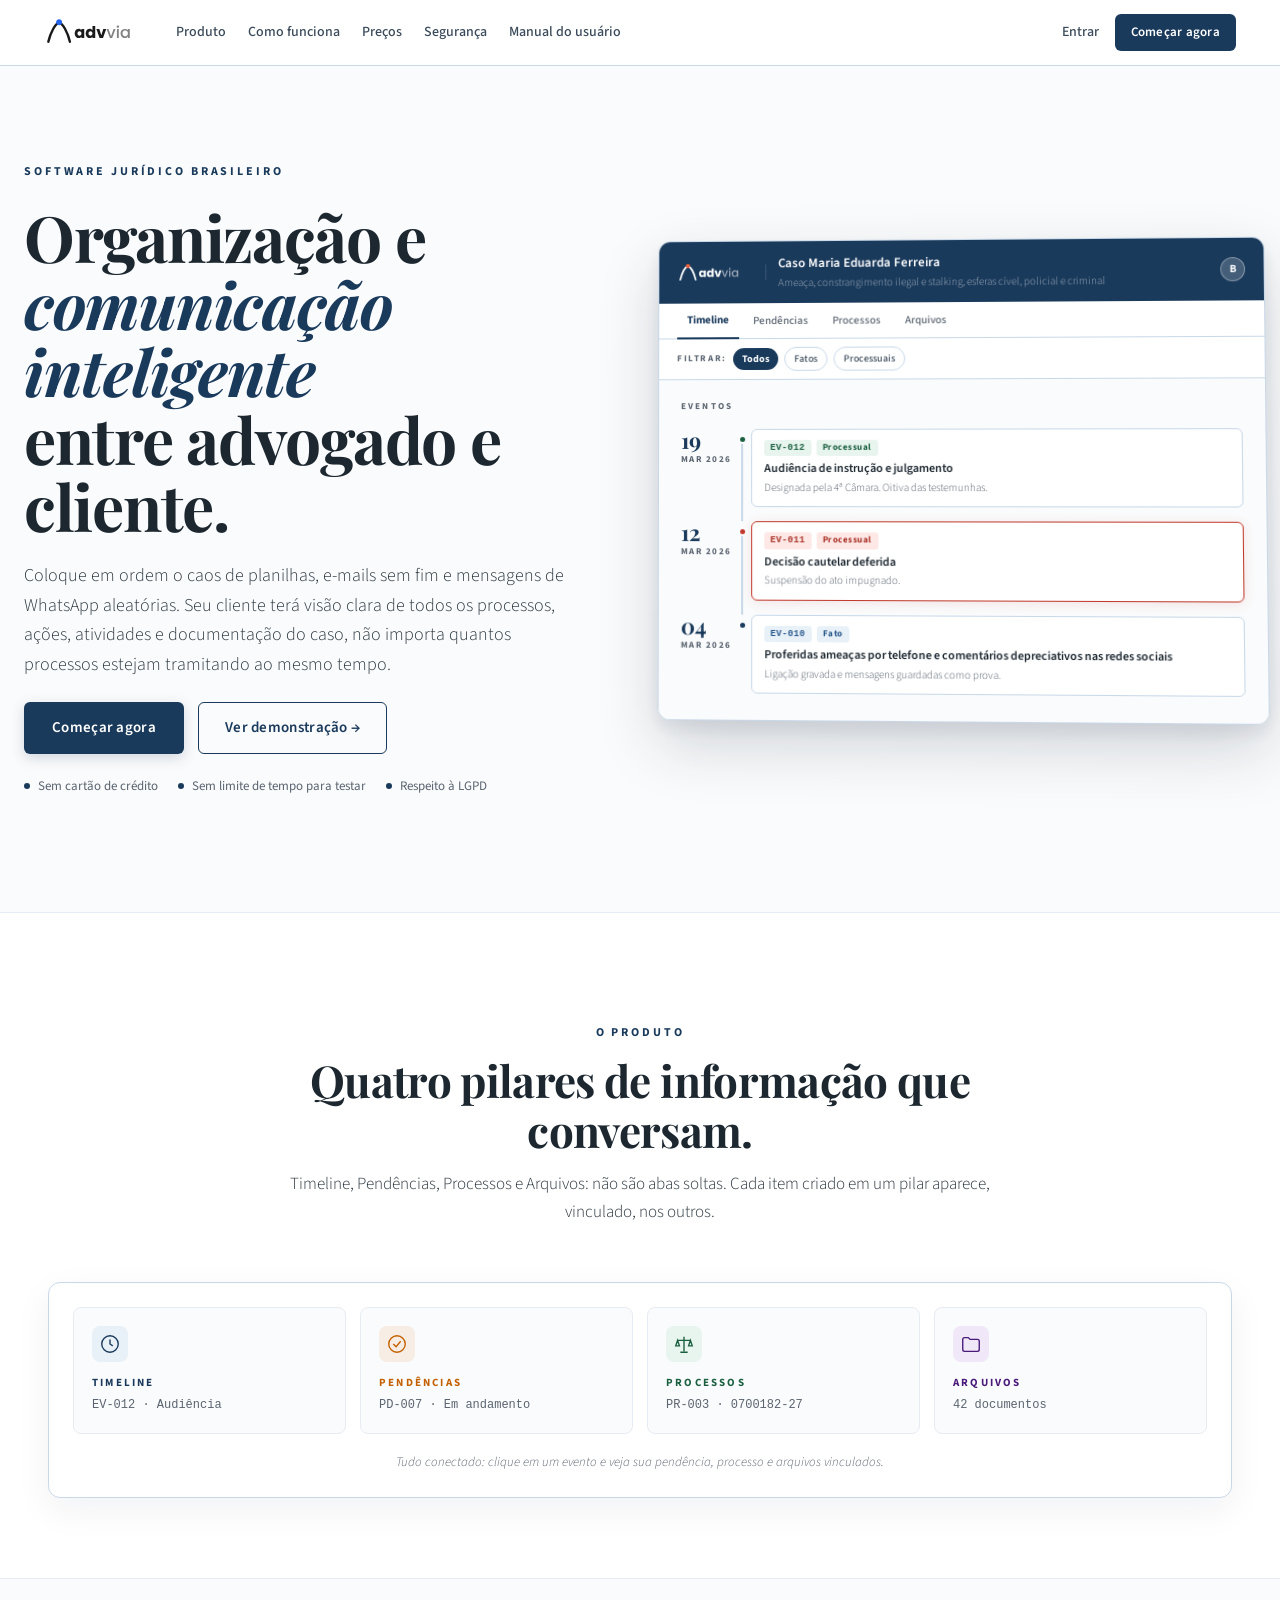
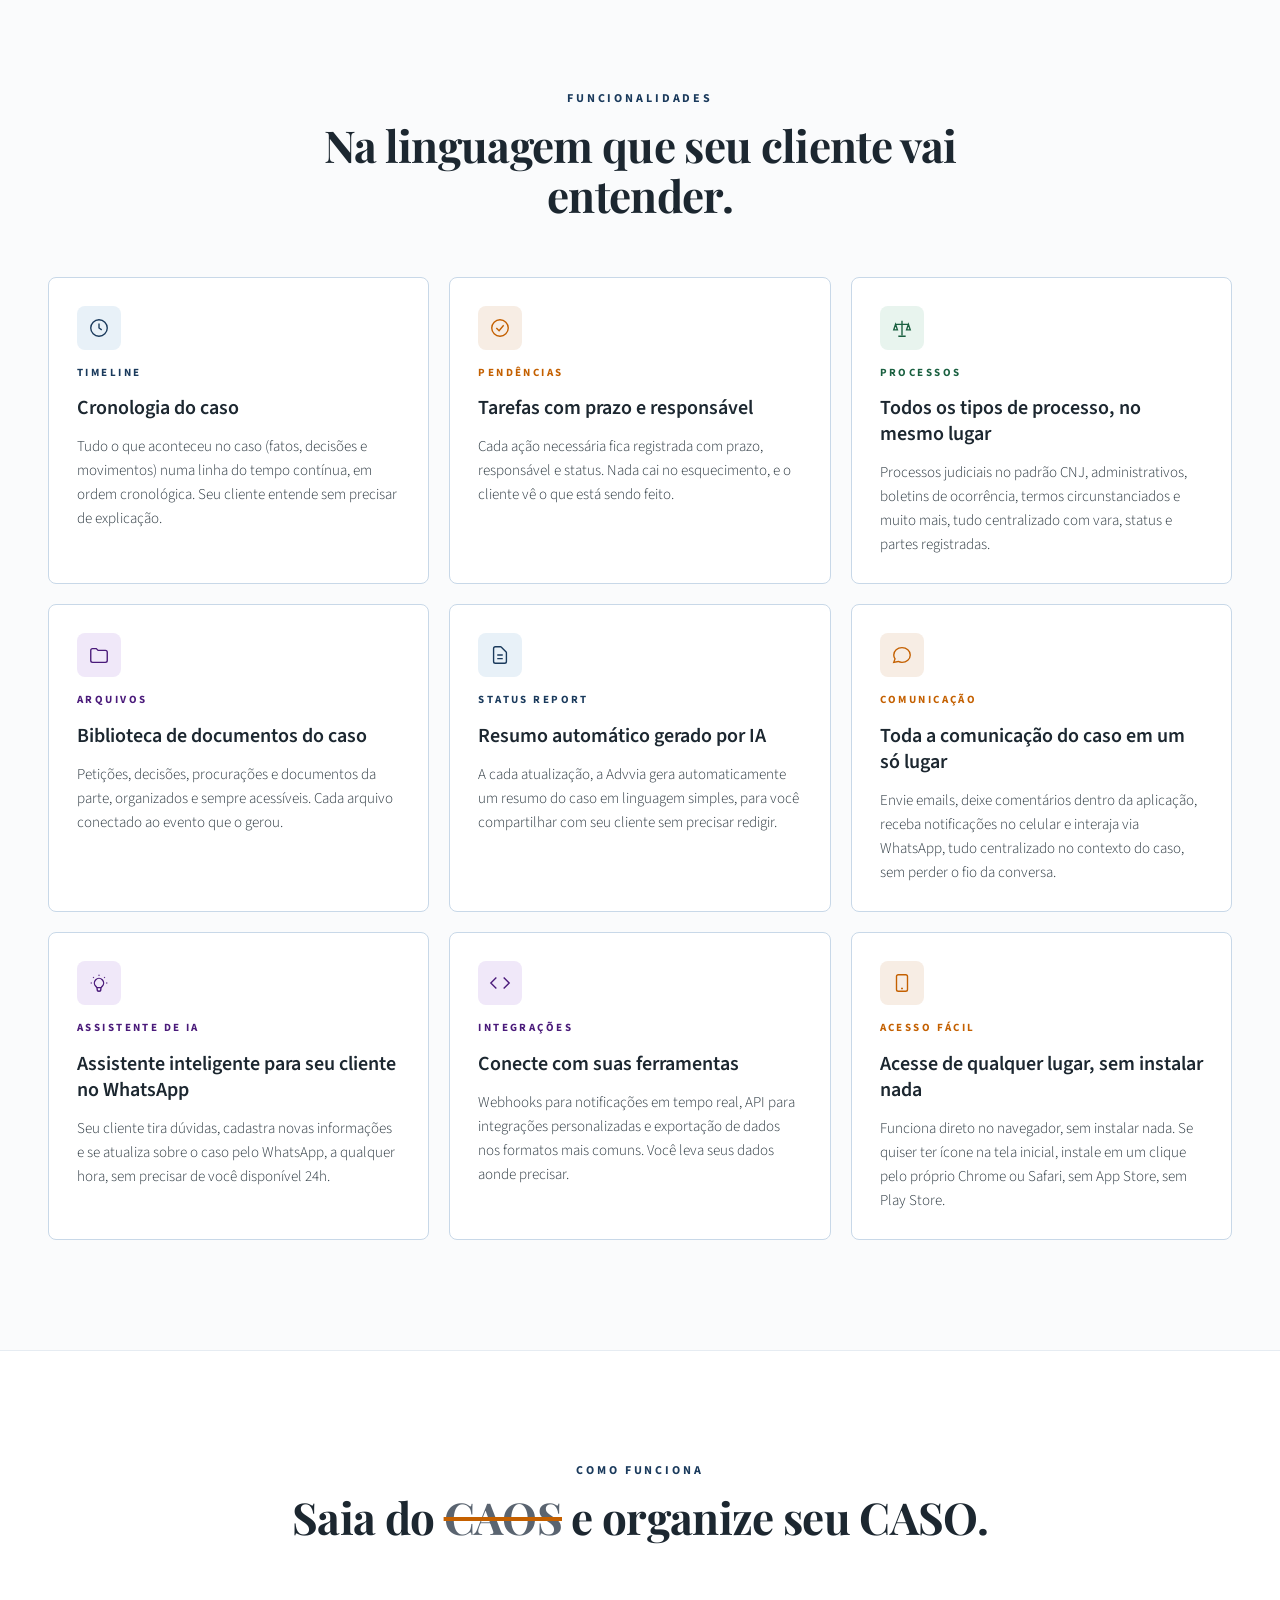
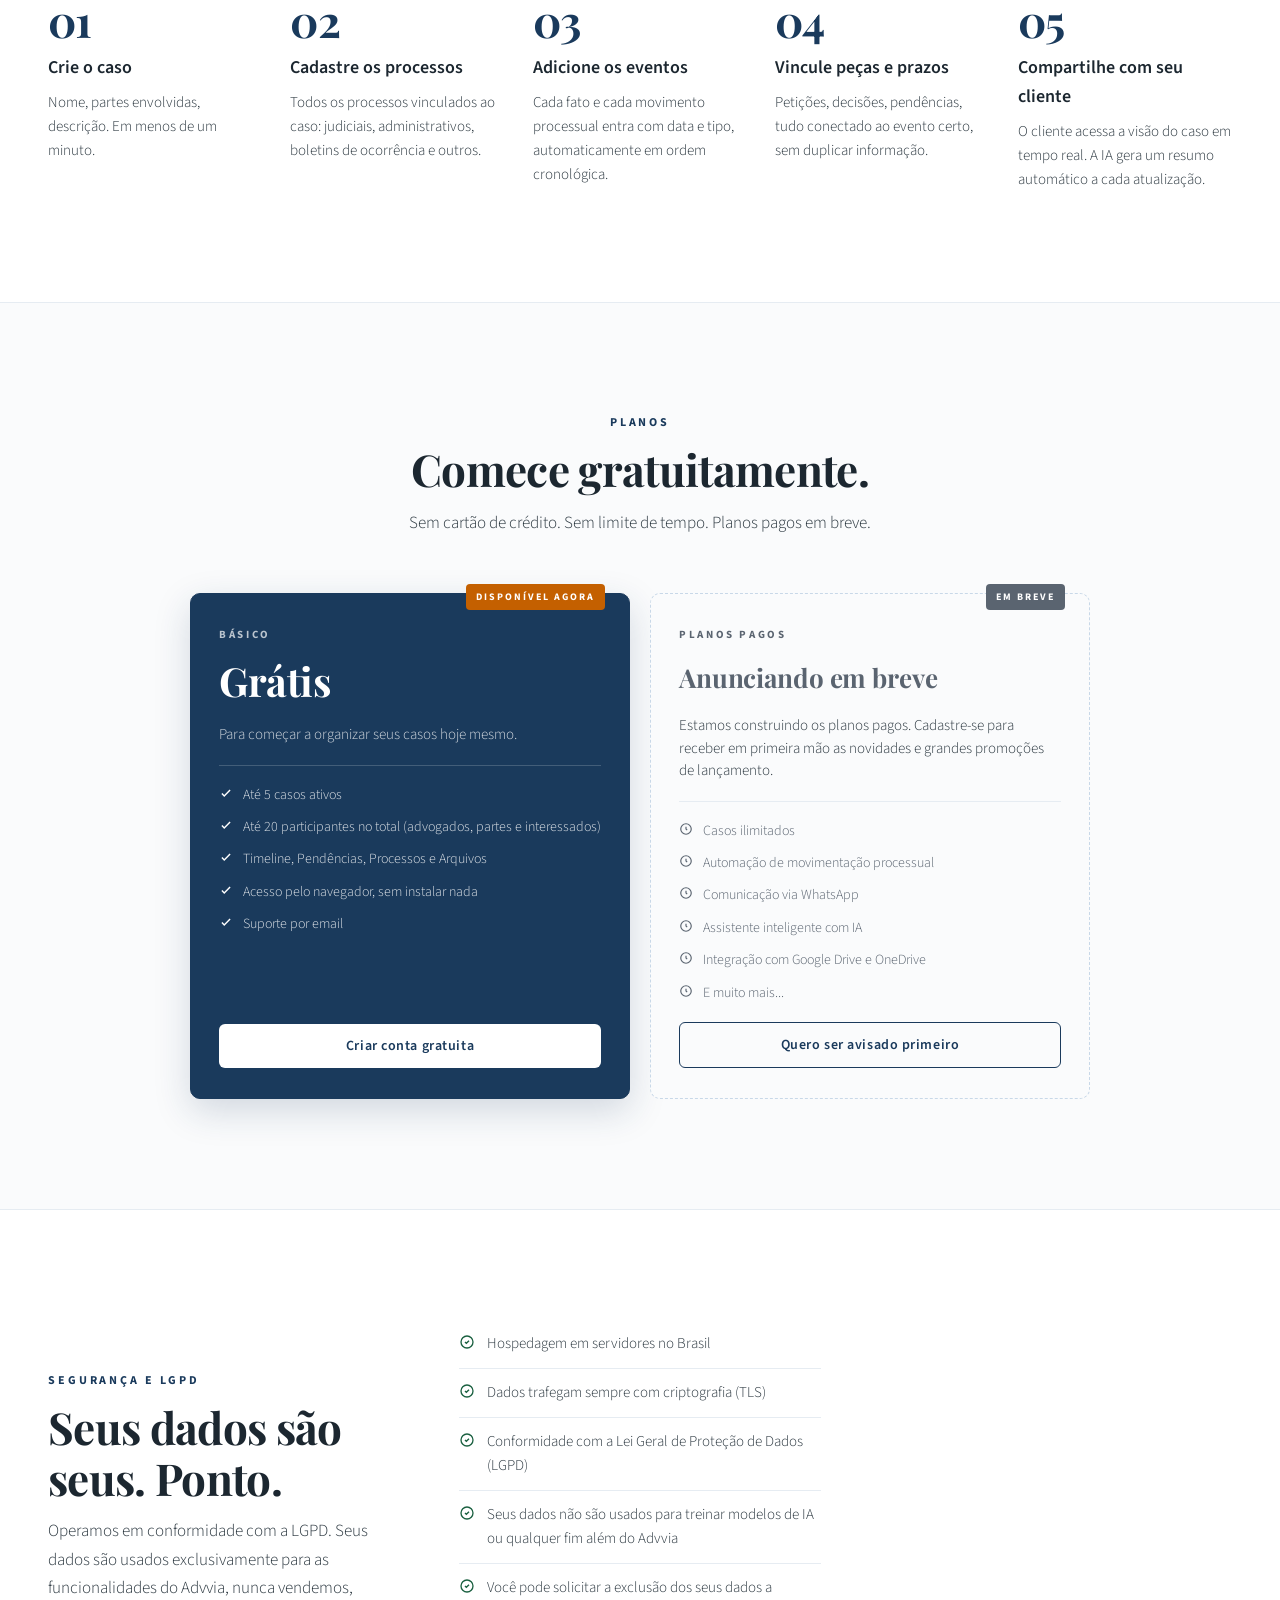
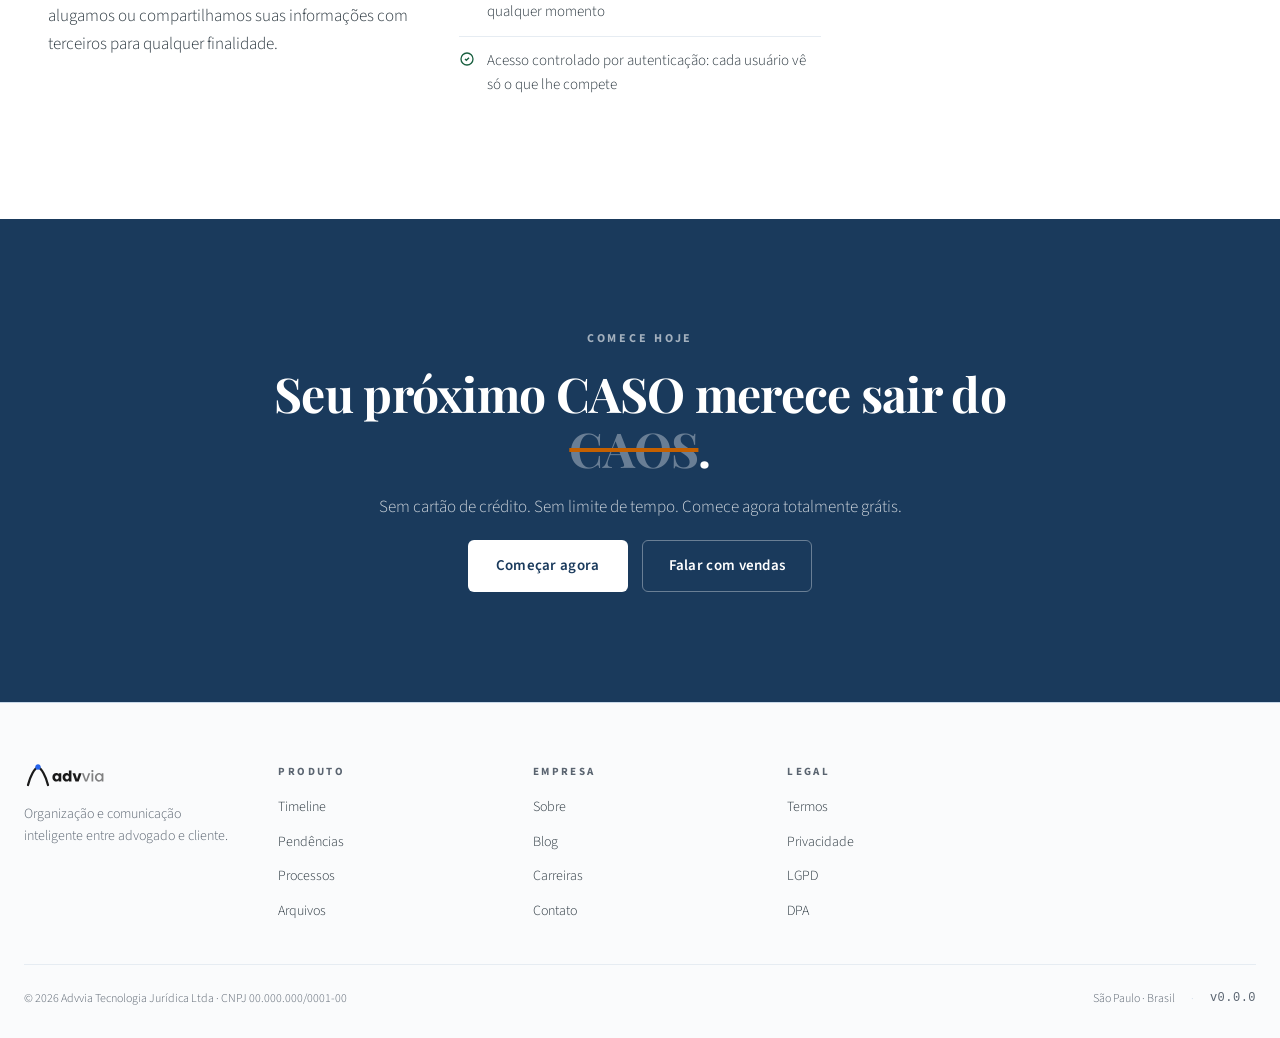
==== commit cf26ef58: "feat: add Manual do usuário link to nav" ====
--- a/index.html
+++ b/index.html
@@ -652,6 +652,7 @@
       <a href="#como-funciona">Como funciona</a>
       <a href="#precos">Preços</a>
       <a href="#seguranca">Segurança</a>
+      <a href="http://docs.advvia.com.br/" target="_blank" rel="noopener">Manual do usuário</a>
     </div>
 
     <div class="nav-right">
@@ -669,6 +670,7 @@
     <a href="#como-funciona">Como funciona</a>
     <a href="#precos">Preços</a>
     <a href="#seguranca">Segurança</a>
+    <a href="http://docs.advvia.com.br/" target="_blank" rel="noopener">Manual do usuário</a>
     <a href="https://app.advvia.com.br/login">Entrar</a>
     <a href="https://app.advvia.com.br/cadastro" class="btn btn-primary btn-sm" style="align-self:flex-start;margin-top:4px">Começar agora</a>
   </div>
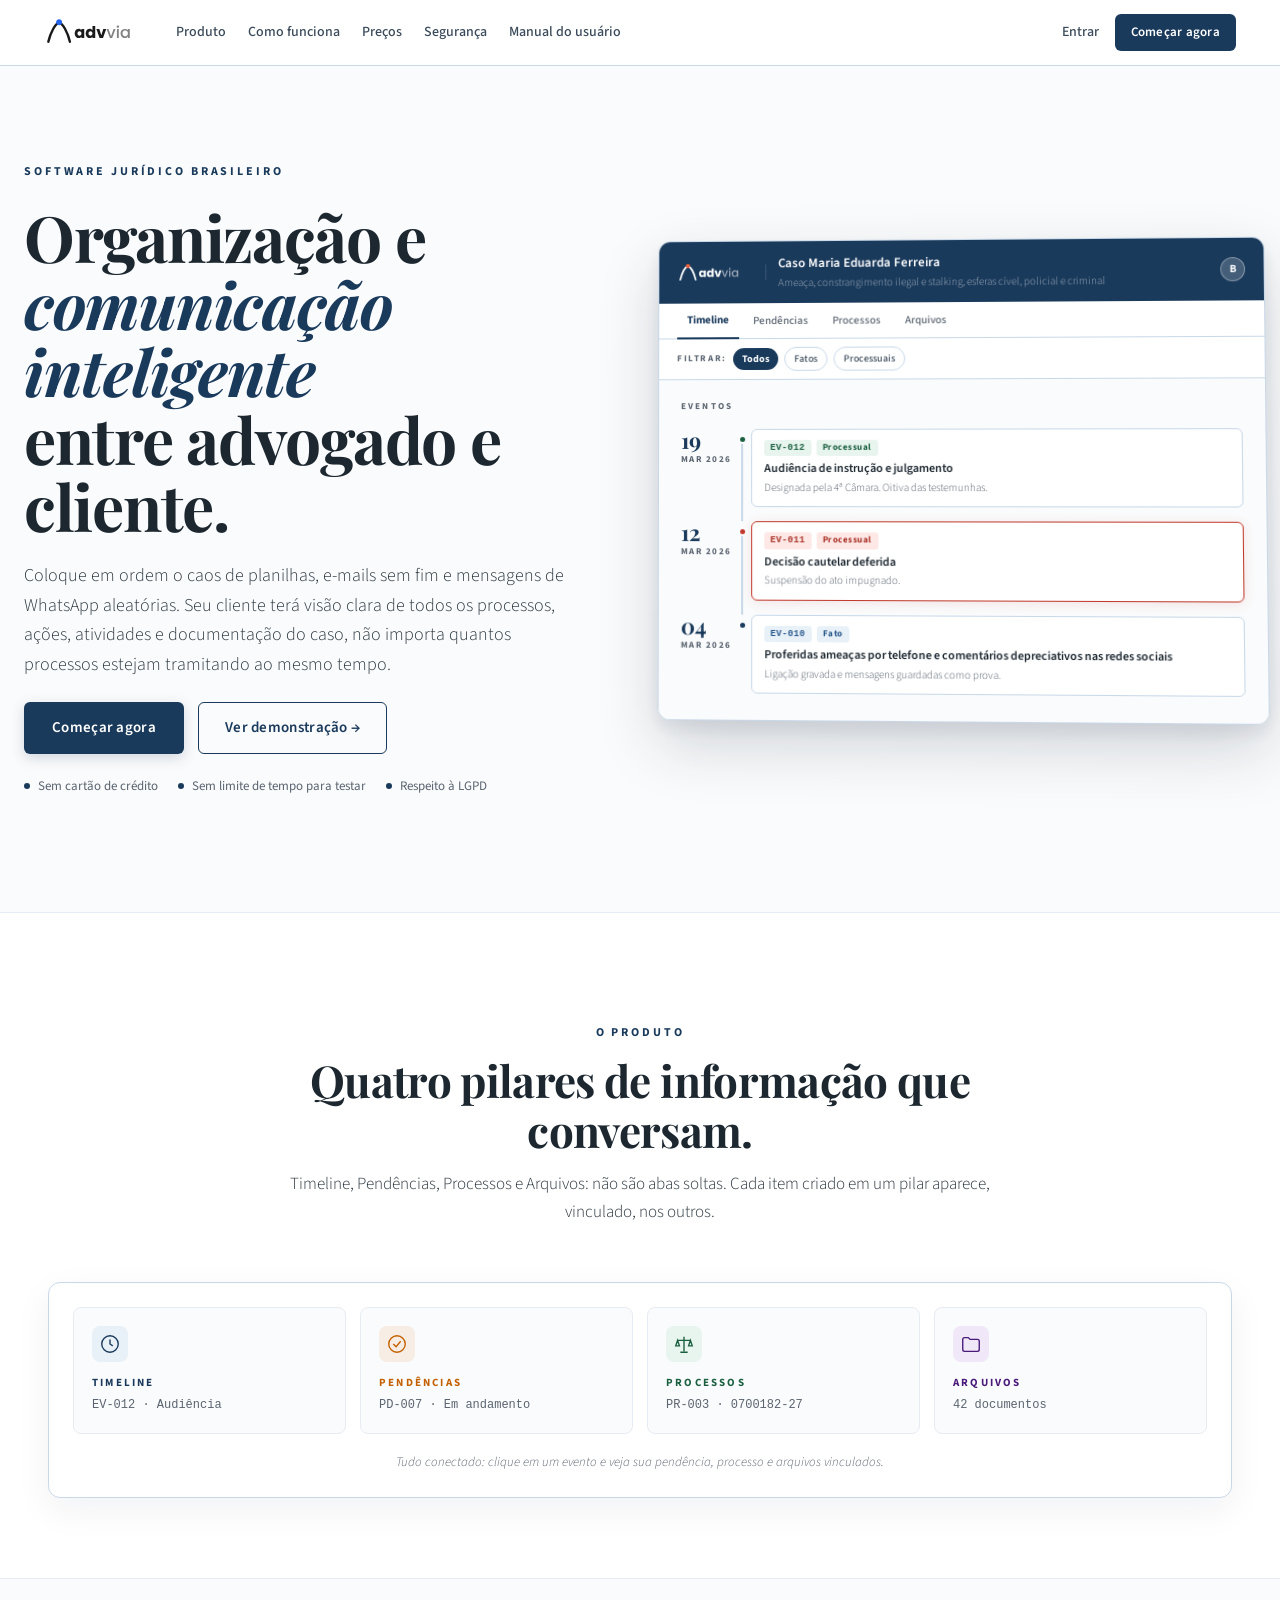
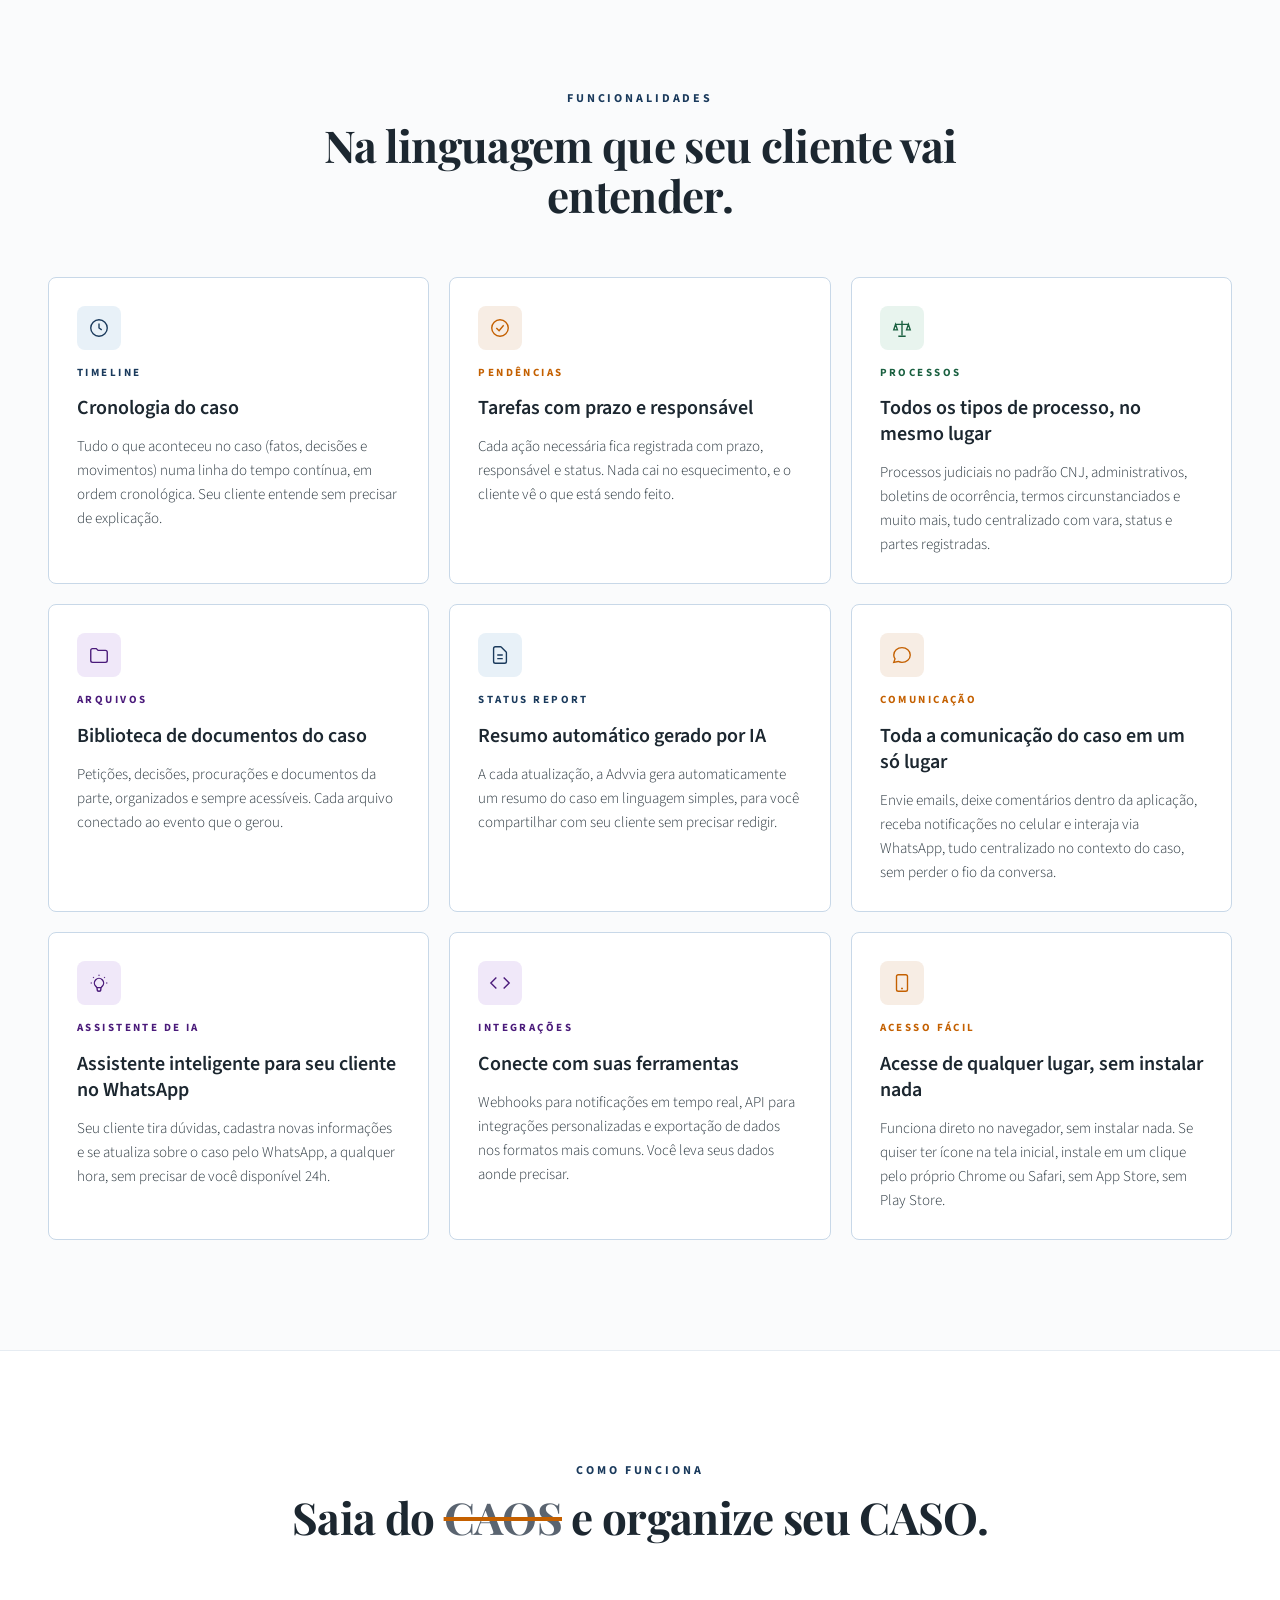
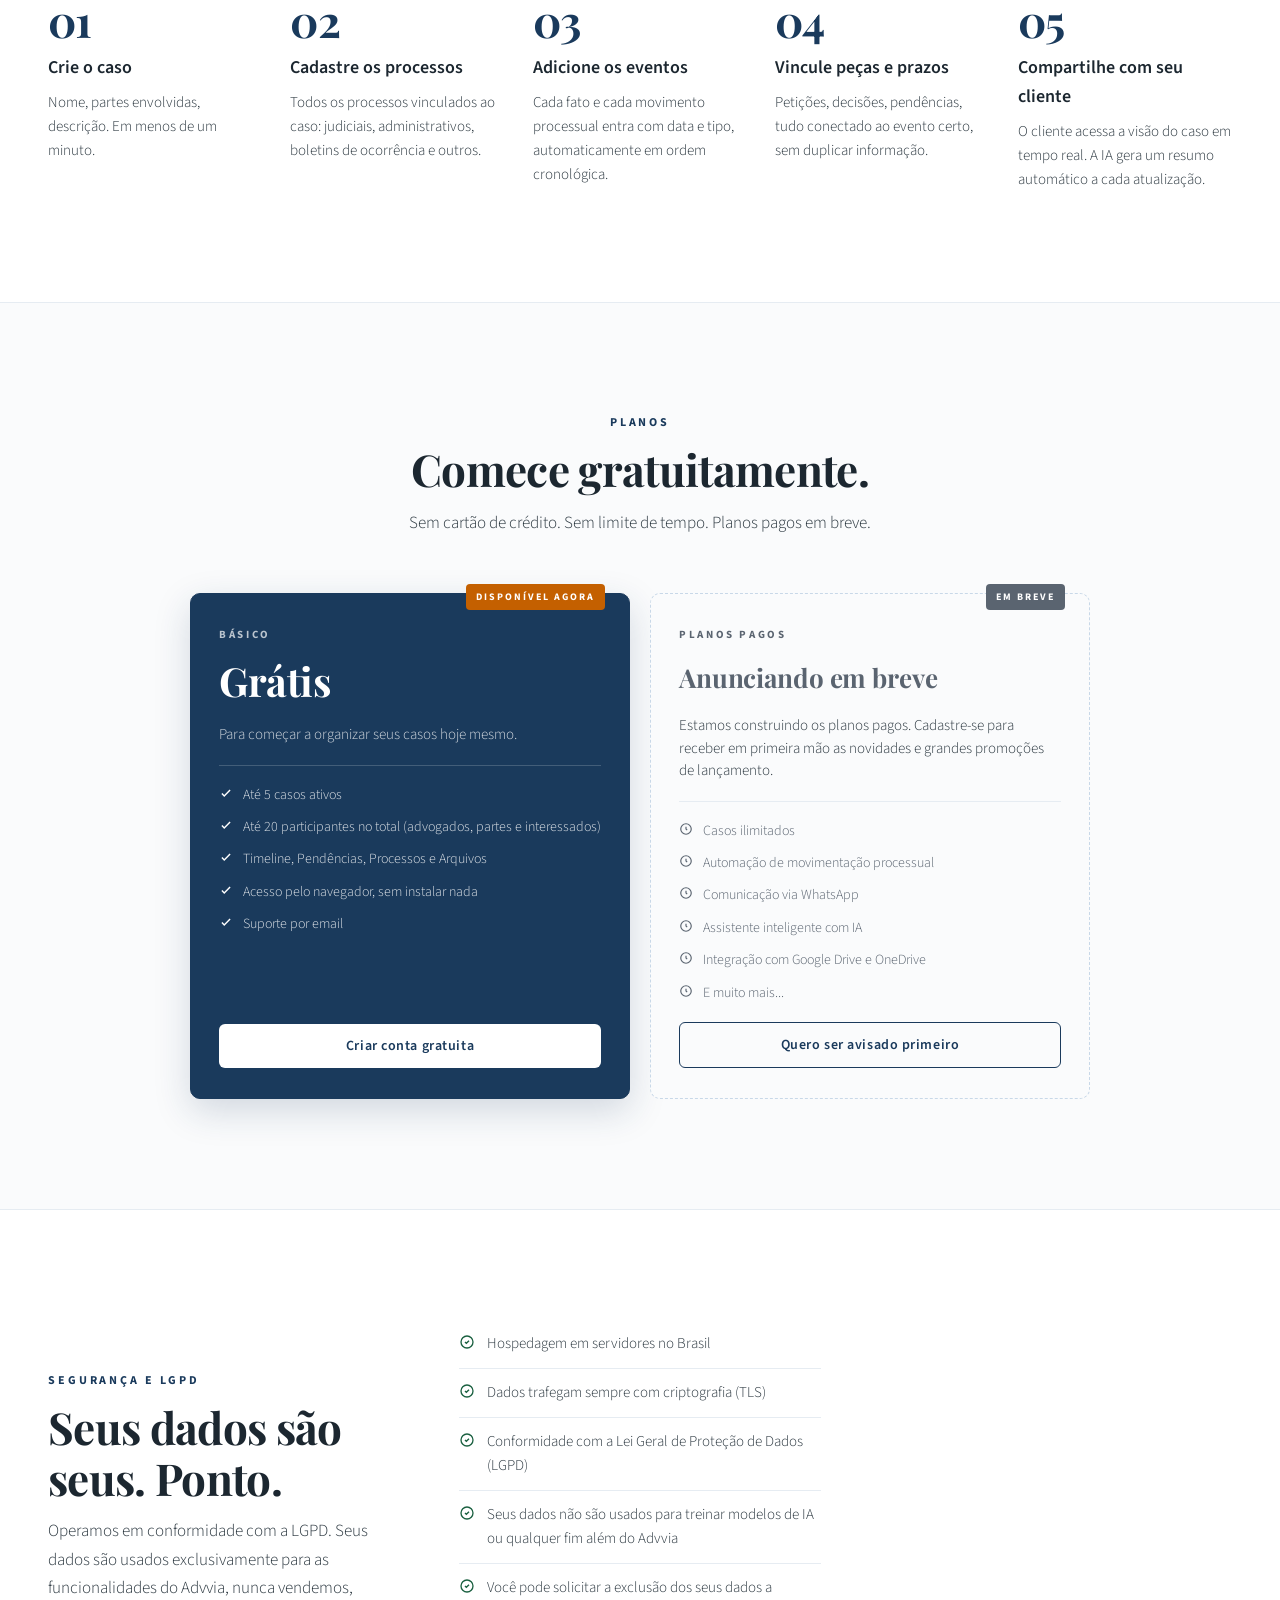
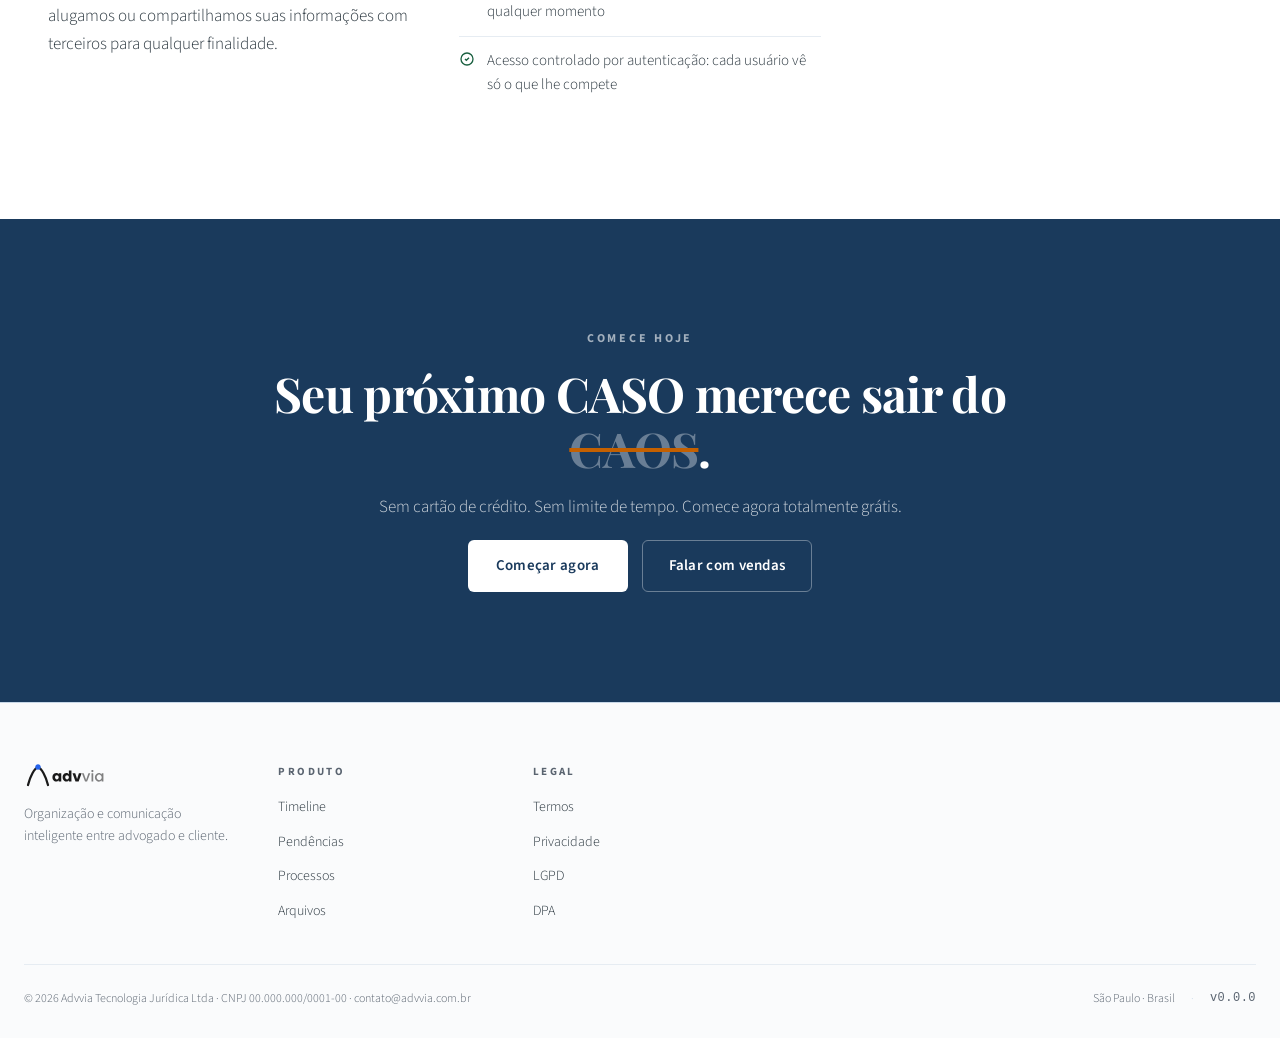
==== commit d4538114: "fix: remove EMPRESA column from footer, keep contact in bottom bar" ====
--- a/index.html
+++ b/index.html
@@ -1168,16 +1168,6 @@
       </div>
 
       <div class="foot-col">
-        <div class="foot-col-title">EMPRESA</div>
-        <ul>
-          <li><a href="#">Sobre</a></li>
-          <li><a href="#">Blog</a></li>
-          <li><a href="#">Carreiras</a></li>
-          <li><a href="mailto:contato@advvia.com.br">Contato</a></li>
-        </ul>
-      </div>
-
-      <div class="foot-col">
         <div class="foot-col-title">LEGAL</div>
         <ul>
           <li><a href="#">Termos</a></li>
@@ -1189,7 +1179,7 @@
     </div>
 
     <div class="foot-bot">
-      <span>© 2026 Advvia Tecnologia Jurídica Ltda · CNPJ 00.000.000/0001-00</span>
+      <span>© 2026 Advvia Tecnologia Jurídica Ltda · CNPJ 00.000.000/0001-00 · <a href="mailto:contato@advvia.com.br" style="color:inherit">contato@advvia.com.br</a></span>
       <span style="display:flex;gap:16px;align-items:center">
         <span>São Paulo · Brasil</span>
         <span style="color:var(--border);user-select:none">·</span>
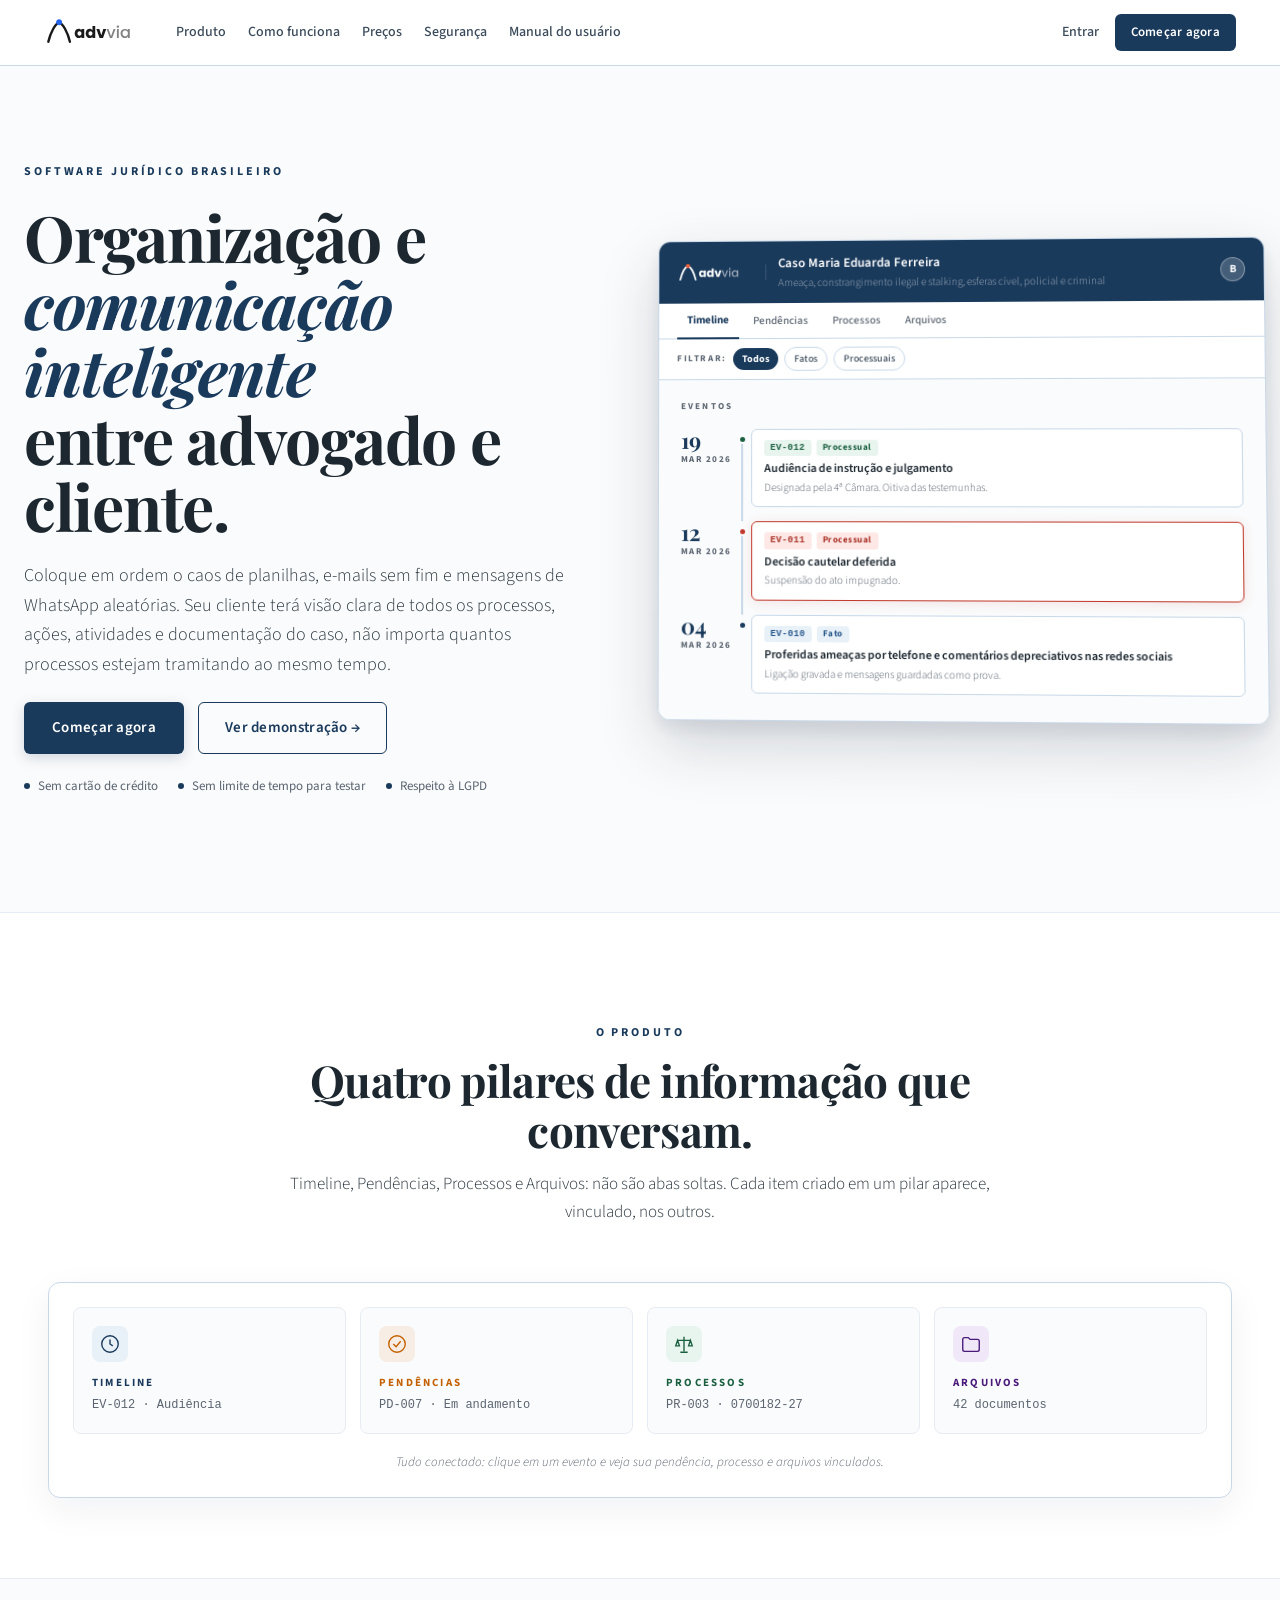
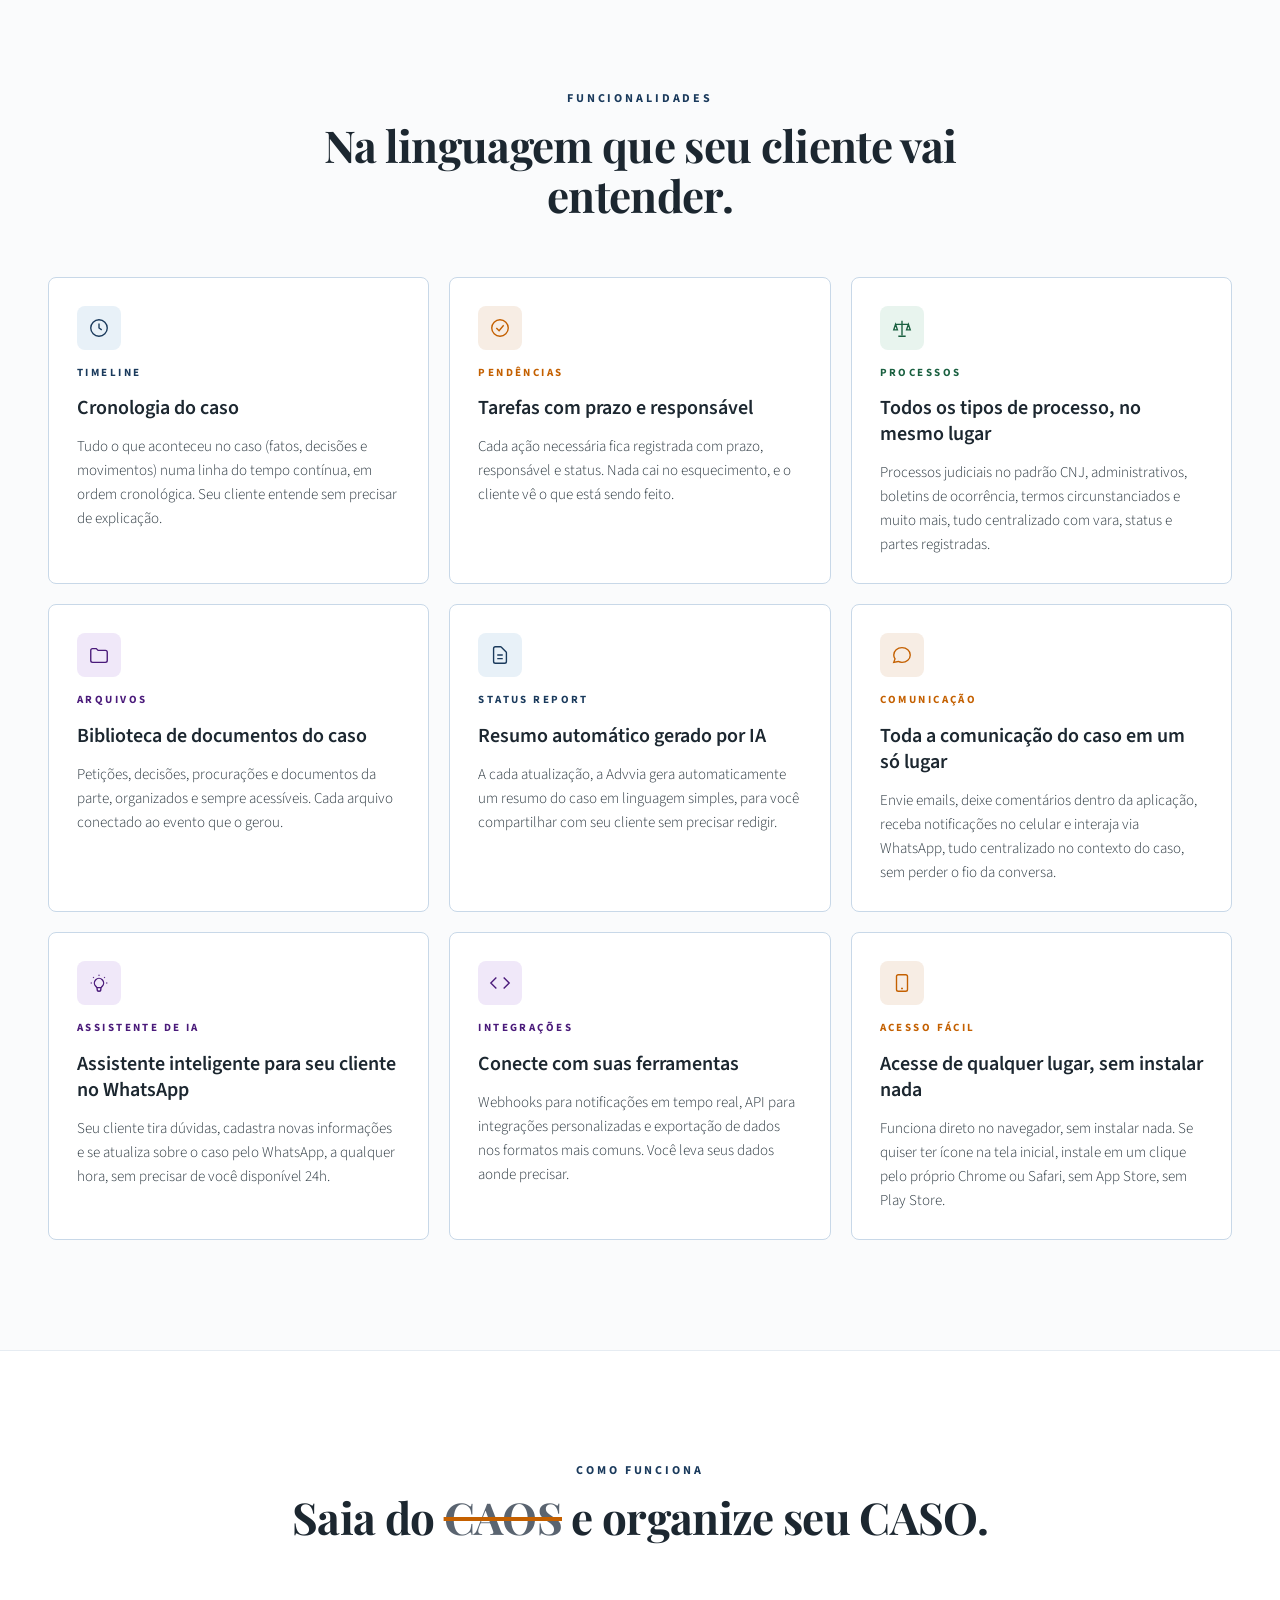
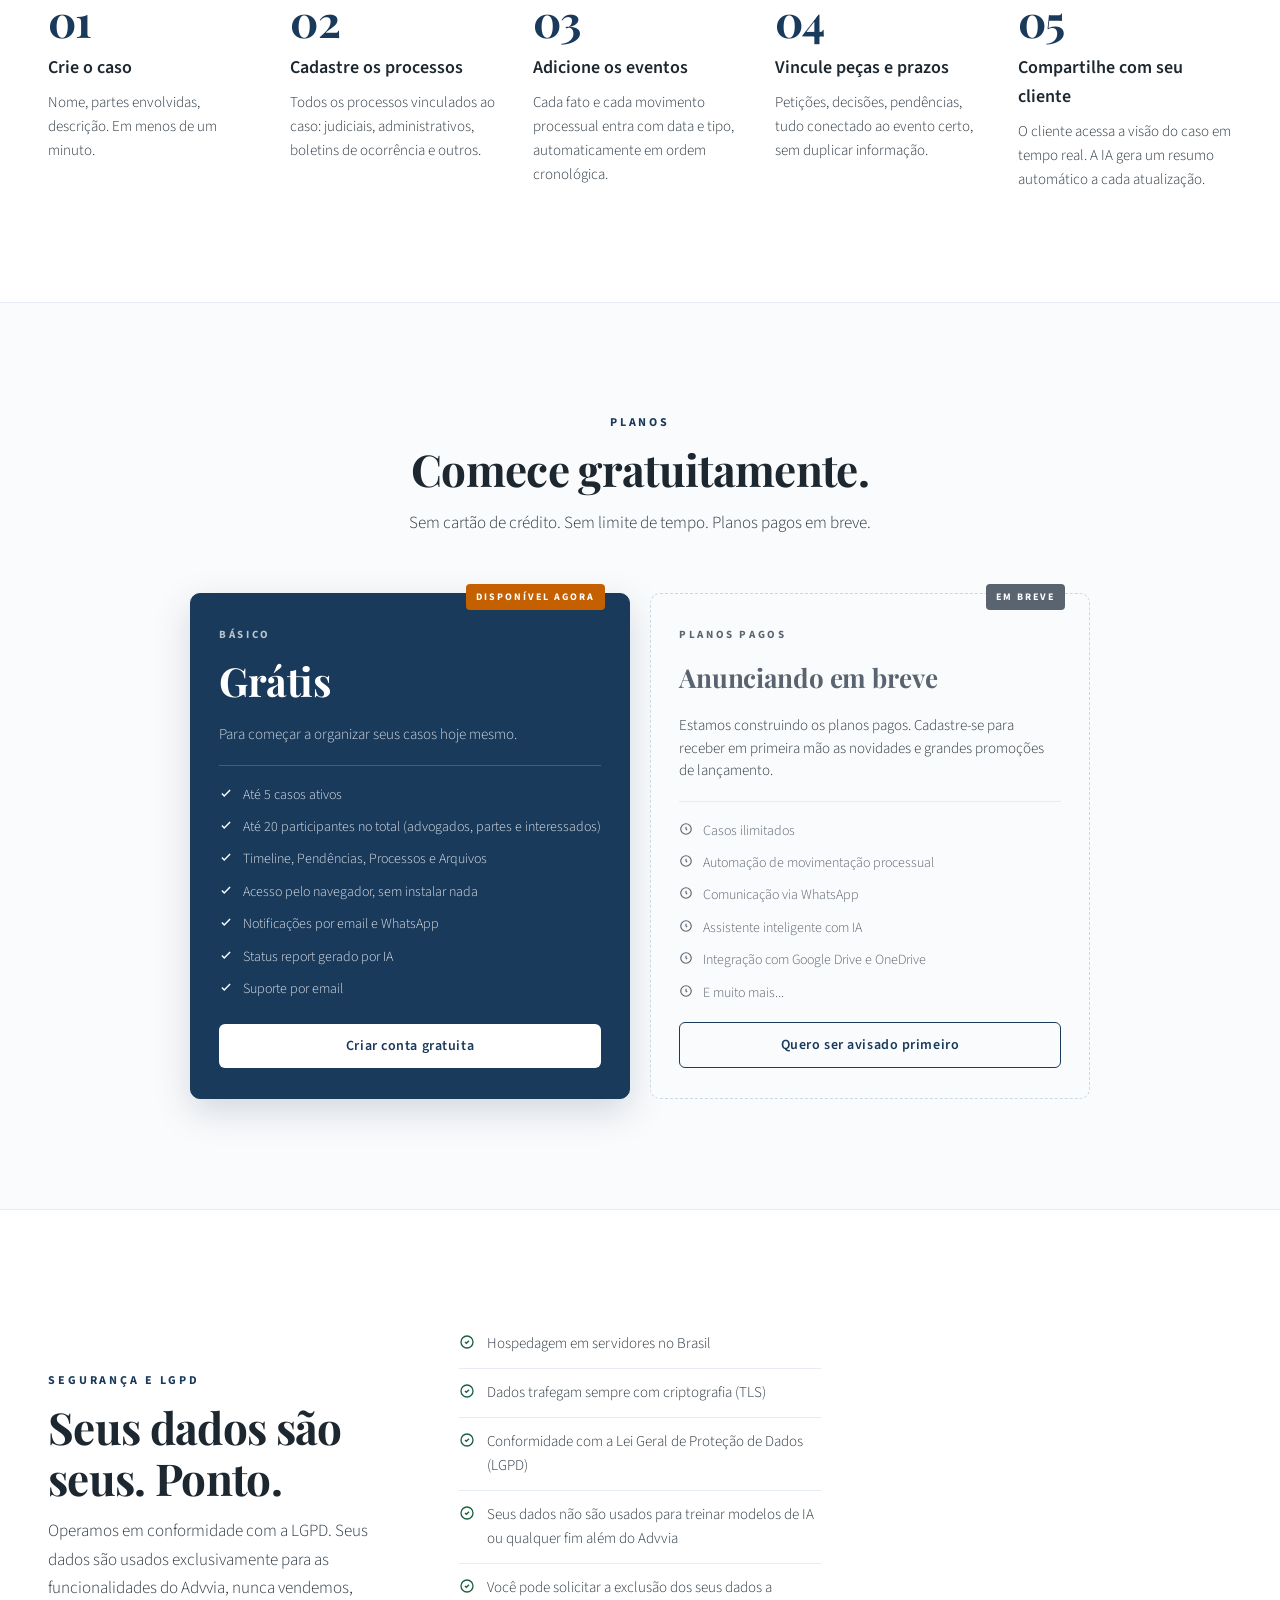
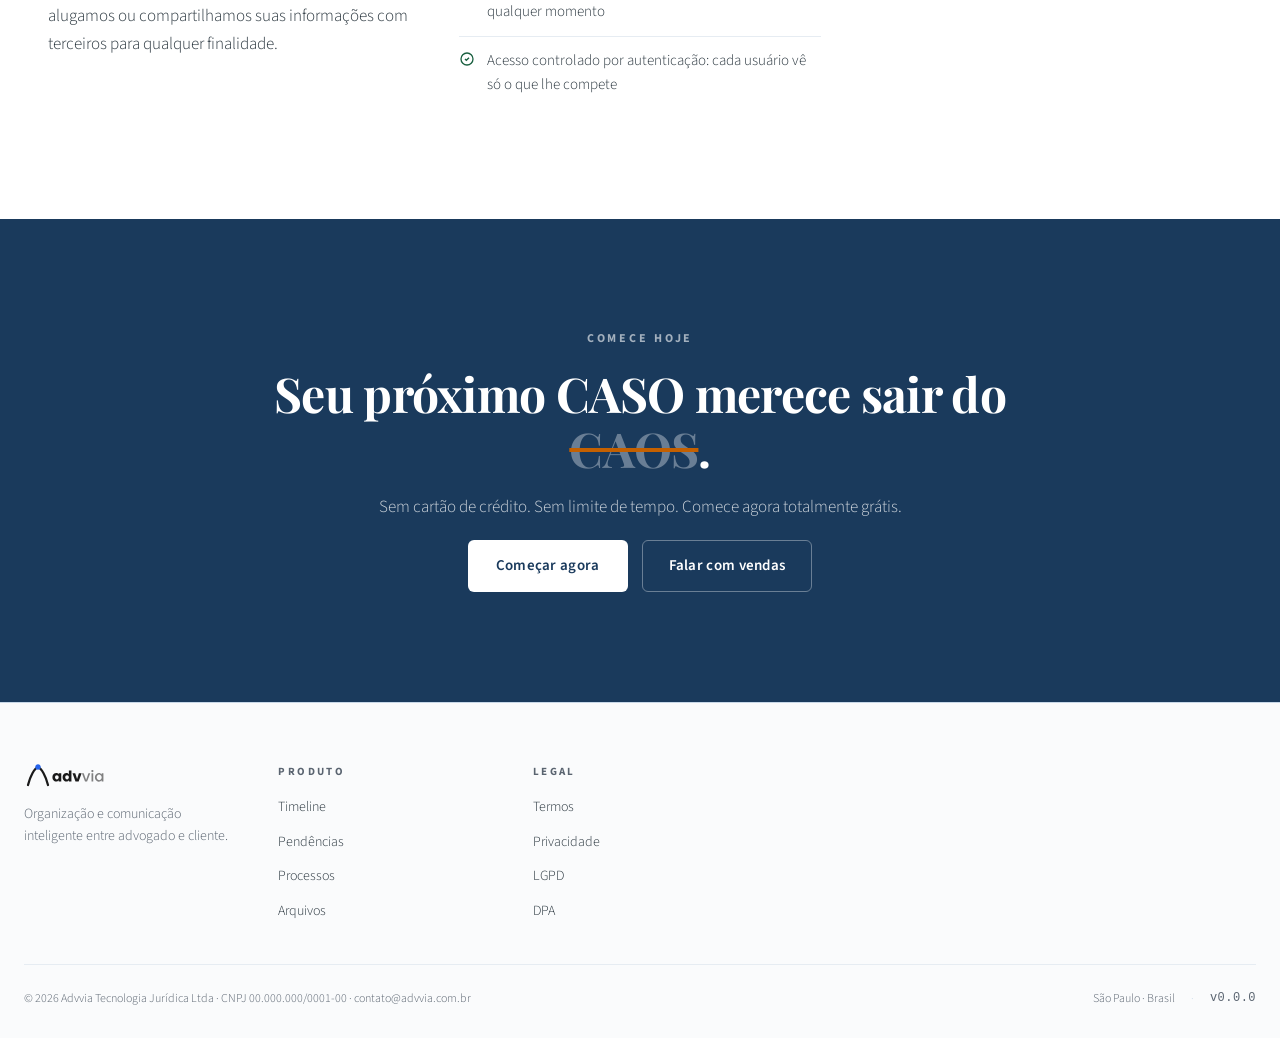
==== commit ecd4ecac: "feat: add email/WhatsApp notifications and AI status report to free plan" ====
--- a/index.html
+++ b/index.html
@@ -132,7 +132,7 @@
   padding: 16px 24px 20px;
   gap: 14px;
 }
-.mobile-nav a {
+.mobile-nav a:not(.btn) {
   font-size: 15px;
   font-weight: 500;
   color: #3a4a5a;
@@ -155,10 +155,10 @@
 }
 .btn-sm        { padding: 8px 16px; font-size: 13px; }
 .btn-lg        { padding: 14px 28px; font-size: 15px; }
-.btn-primary   { background: var(--primary); color: #fff; }
-.btn-primary:hover { background: var(--primary-hover); }
-.btn-primary-lg { background: var(--primary); color: #fff; padding: 14px 28px; font-size: 15px; box-shadow: 0 4px 14px rgba(26,58,92,.18); }
-.btn-primary-lg:hover { background: var(--primary-hover); }
+.btn-primary   { background: var(--primary); color: #fff !important; }
+.btn-primary:hover { background: var(--primary-hover); color: #fff !important; }
+.btn-primary-lg { background: var(--primary); color: #fff !important; padding: 14px 28px; font-size: 15px; box-shadow: 0 4px 14px rgba(26,58,92,.18); }
+.btn-primary-lg:hover { background: var(--primary-hover); color: #fff !important; }
 .btn-ghost-lg  { background: transparent; color: var(--primary); border: 1.5px solid var(--primary); padding: 13px 26px; font-size: 15px; }
 .btn-ghost-lg:hover { background: var(--primary-tint); }
 .btn-inverse-lg { background: #fff; color: var(--primary); padding: 14px 28px; font-size: 15px; }
@@ -1035,6 +1035,14 @@
           <li class="price-feat">
             <svg width="14" height="14" viewBox="0 0 24 24" fill="none" stroke="currentColor" stroke-width="2.5" class="price-check" aria-hidden="true"><path d="M5 13l4 4L19 7"/></svg>
             Acesso pelo navegador, sem instalar nada
+          </li>
+          <li class="price-feat">
+            <svg width="14" height="14" viewBox="0 0 24 24" fill="none" stroke="currentColor" stroke-width="2.5" class="price-check" aria-hidden="true"><path d="M5 13l4 4L19 7"/></svg>
+            Notificações por email e WhatsApp
+          </li>
+          <li class="price-feat">
+            <svg width="14" height="14" viewBox="0 0 24 24" fill="none" stroke="currentColor" stroke-width="2.5" class="price-check" aria-hidden="true"><path d="M5 13l4 4L19 7"/></svg>
+            Status report gerado por IA
           </li>
           <li class="price-feat">
             <svg width="14" height="14" viewBox="0 0 24 24" fill="none" stroke="currentColor" stroke-width="2.5" class="price-check" aria-hidden="true"><path d="M5 13l4 4L19 7"/></svg>
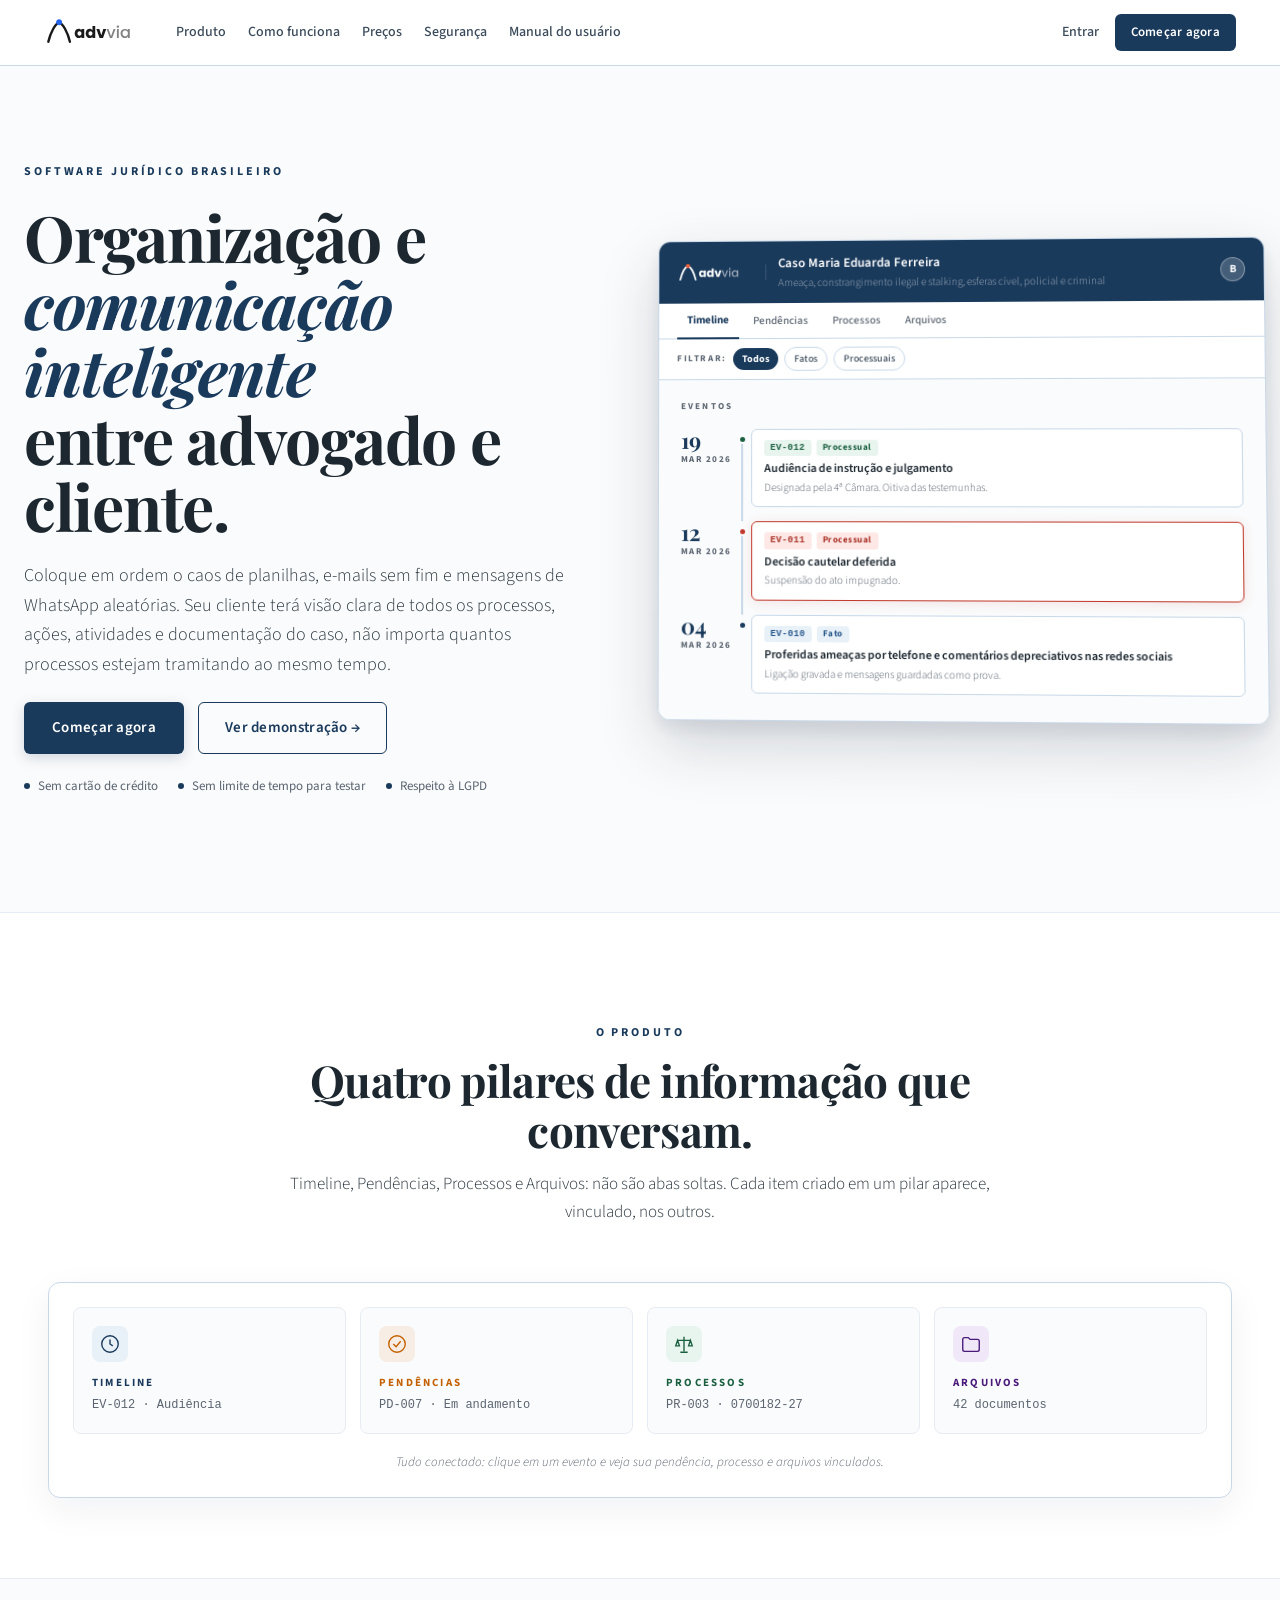
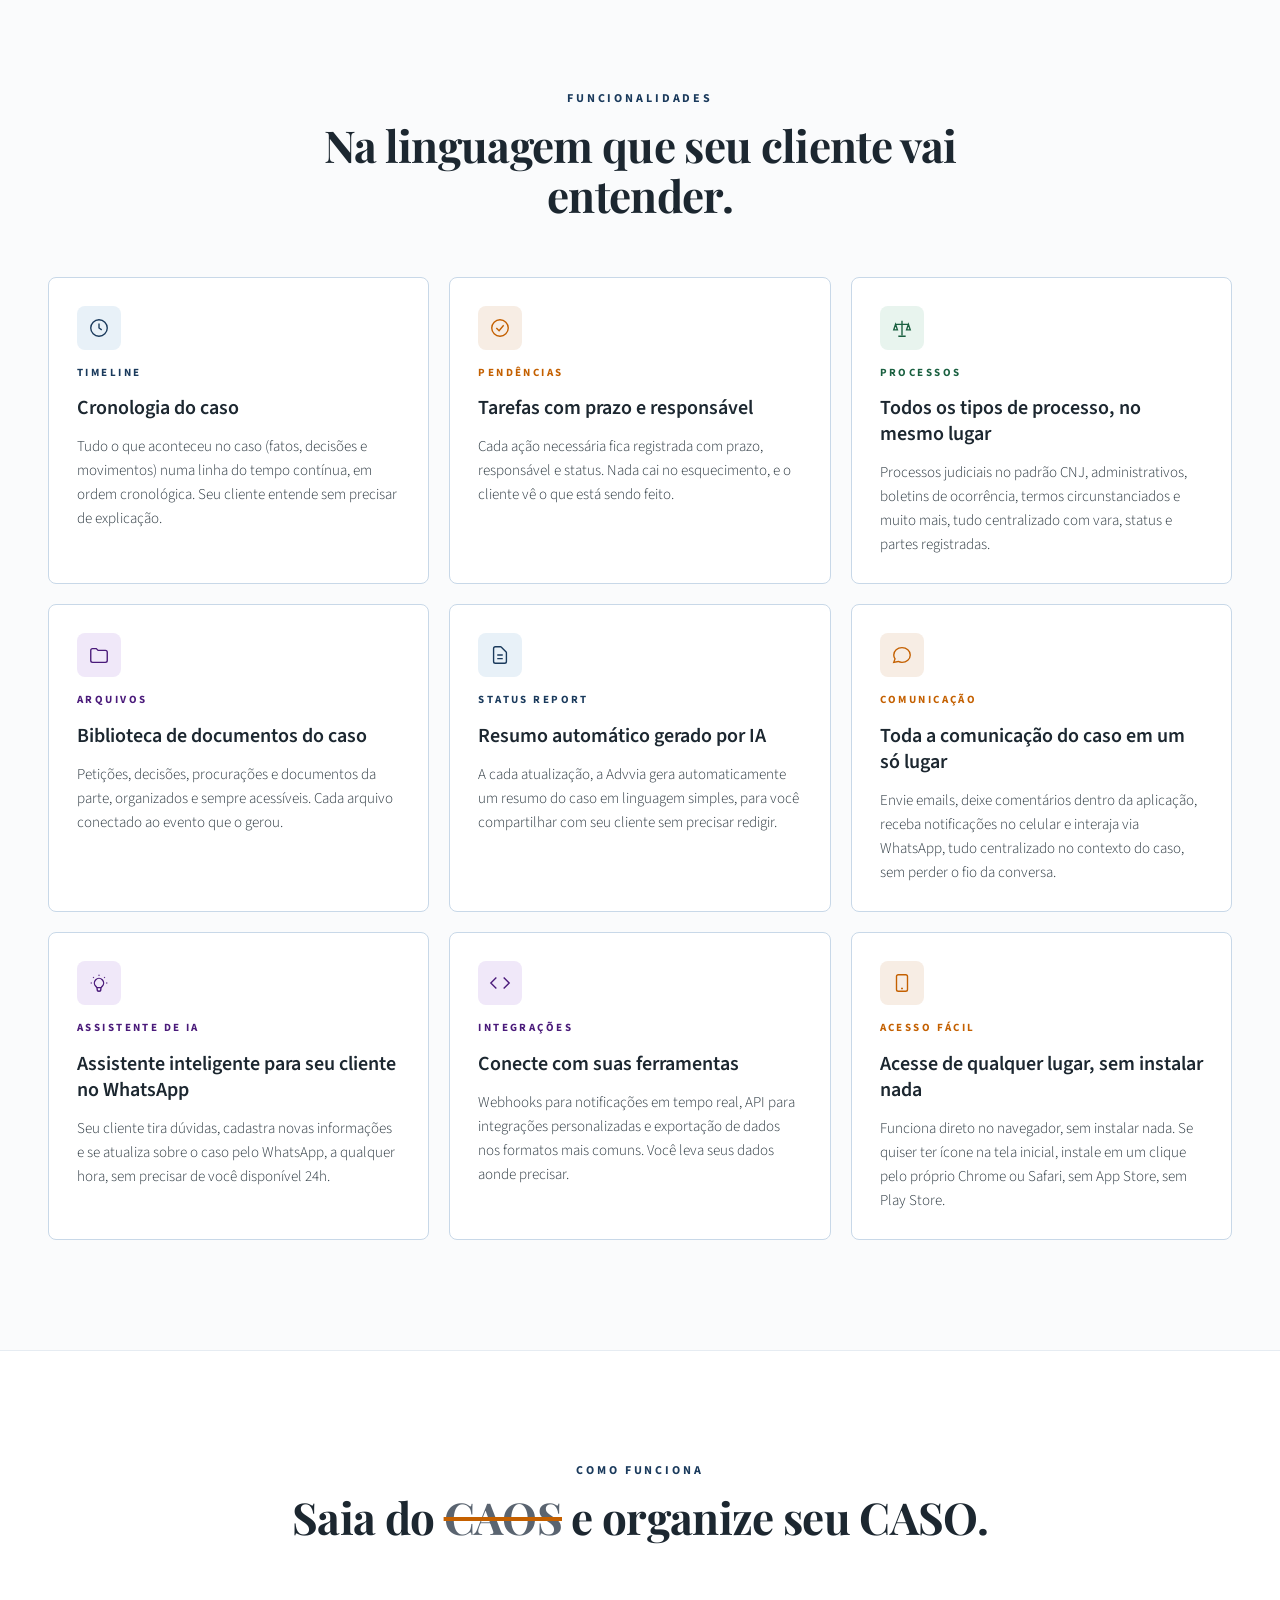
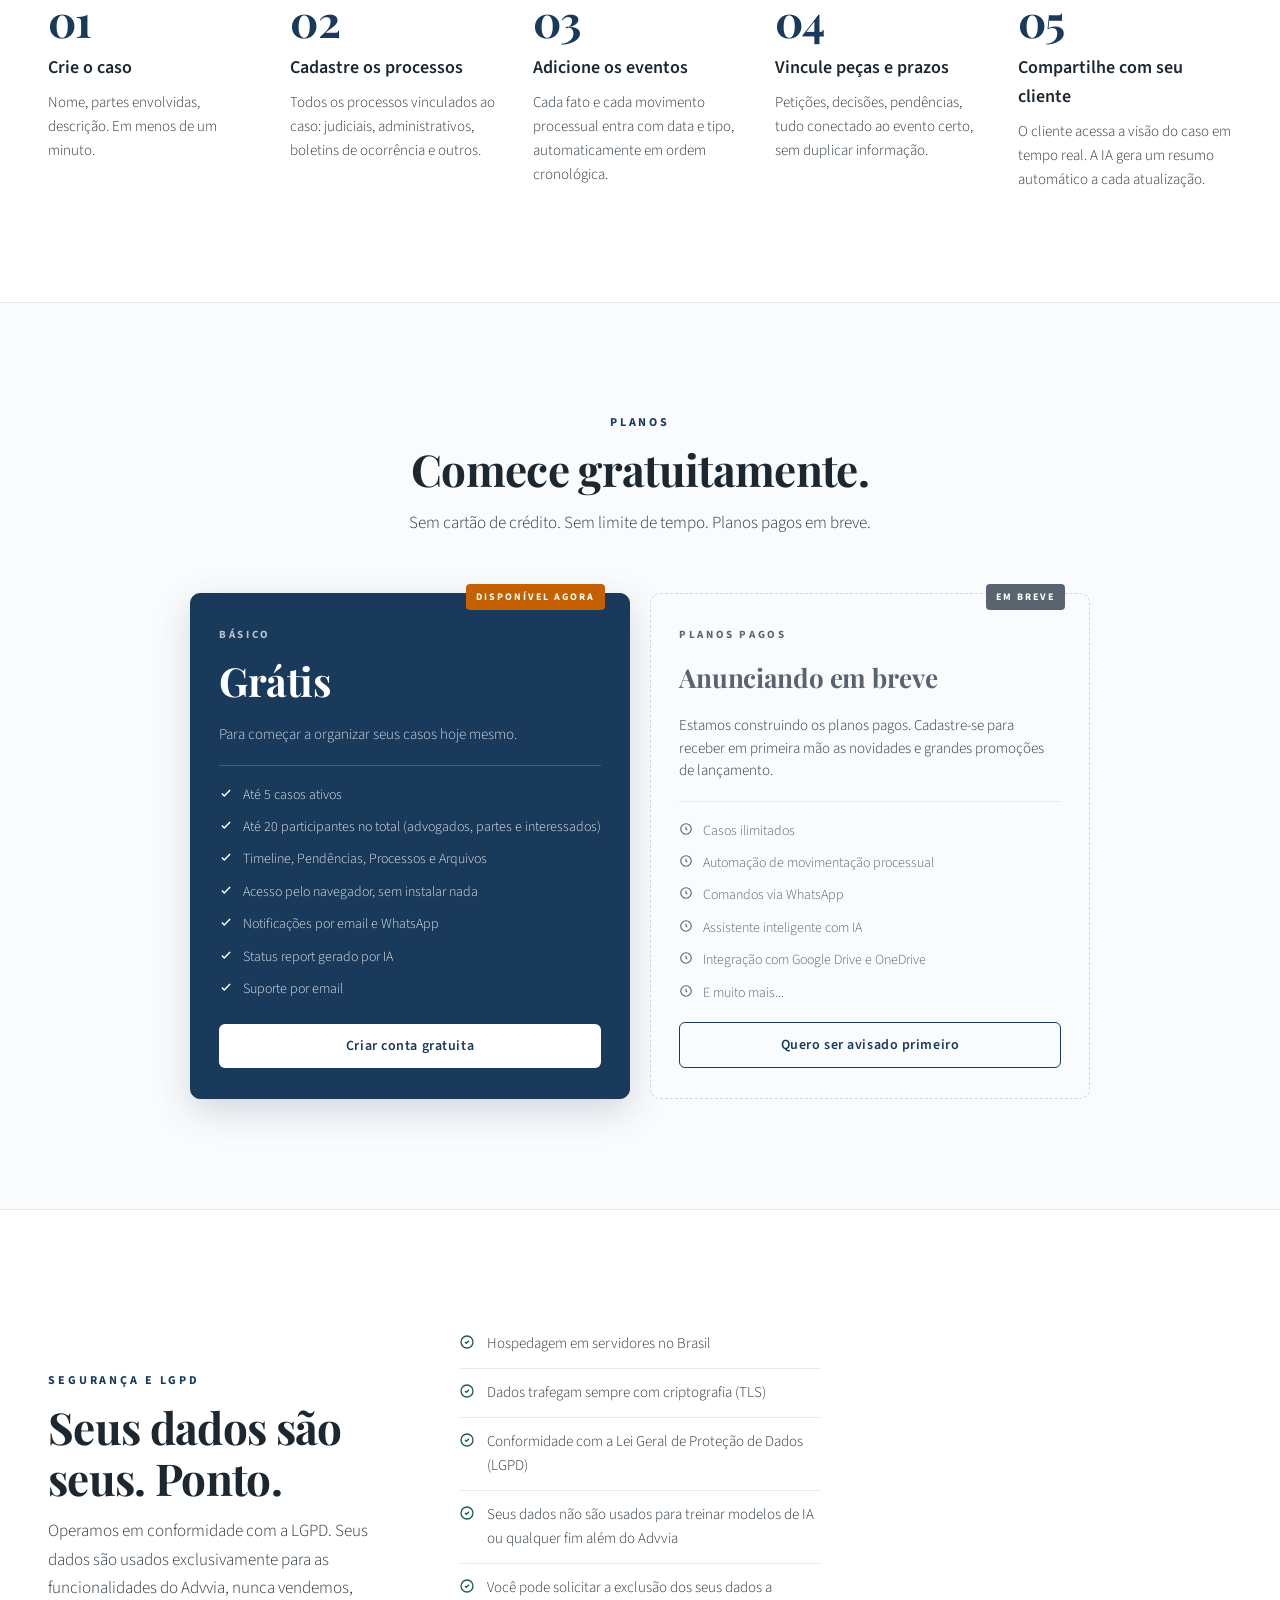
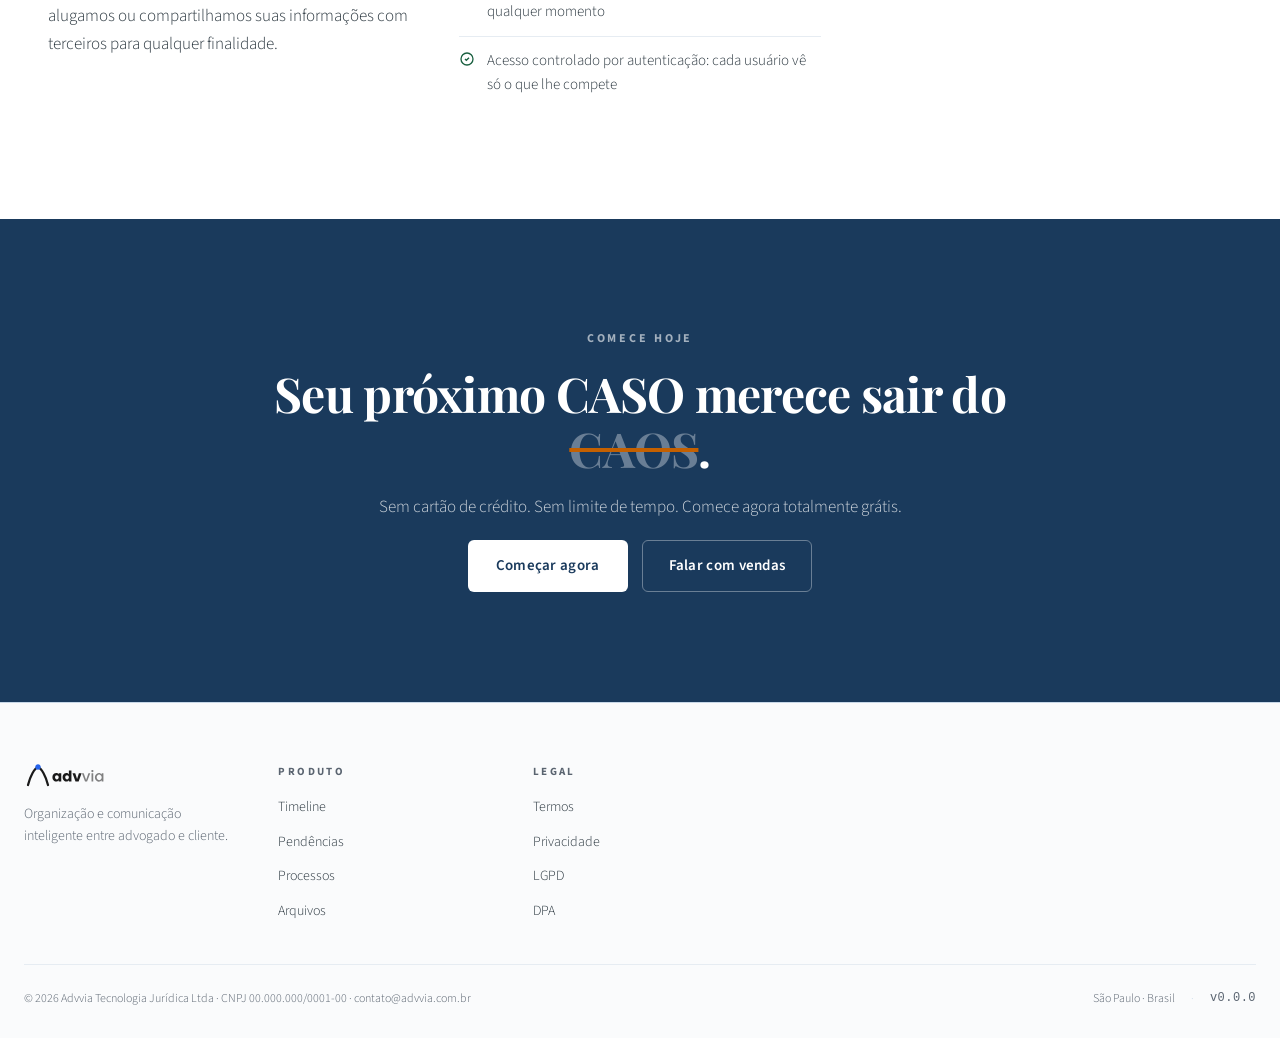
==== commit e7517cf3: "fix: update coming soon plan - Comandos via WhatsApp" ====
--- a/index.html
+++ b/index.html
@@ -1072,7 +1072,7 @@
           </li>
           <li class="price-feat price-feat-soon">
             <svg width="14" height="14" viewBox="0 0 24 24" fill="none" stroke="currentColor" stroke-width="2" class="price-check-soon" aria-hidden="true"><circle cx="12" cy="12" r="9"/><path d="M12 8v4l2 2"/></svg>
-            Comunicação via WhatsApp
+            Comandos via WhatsApp
           </li>
           <li class="price-feat price-feat-soon">
             <svg width="14" height="14" viewBox="0 0 24 24" fill="none" stroke="currentColor" stroke-width="2" class="price-check-soon" aria-hidden="true"><circle cx="12" cy="12" r="9"/><path d="M12 8v4l2 2"/></svg>
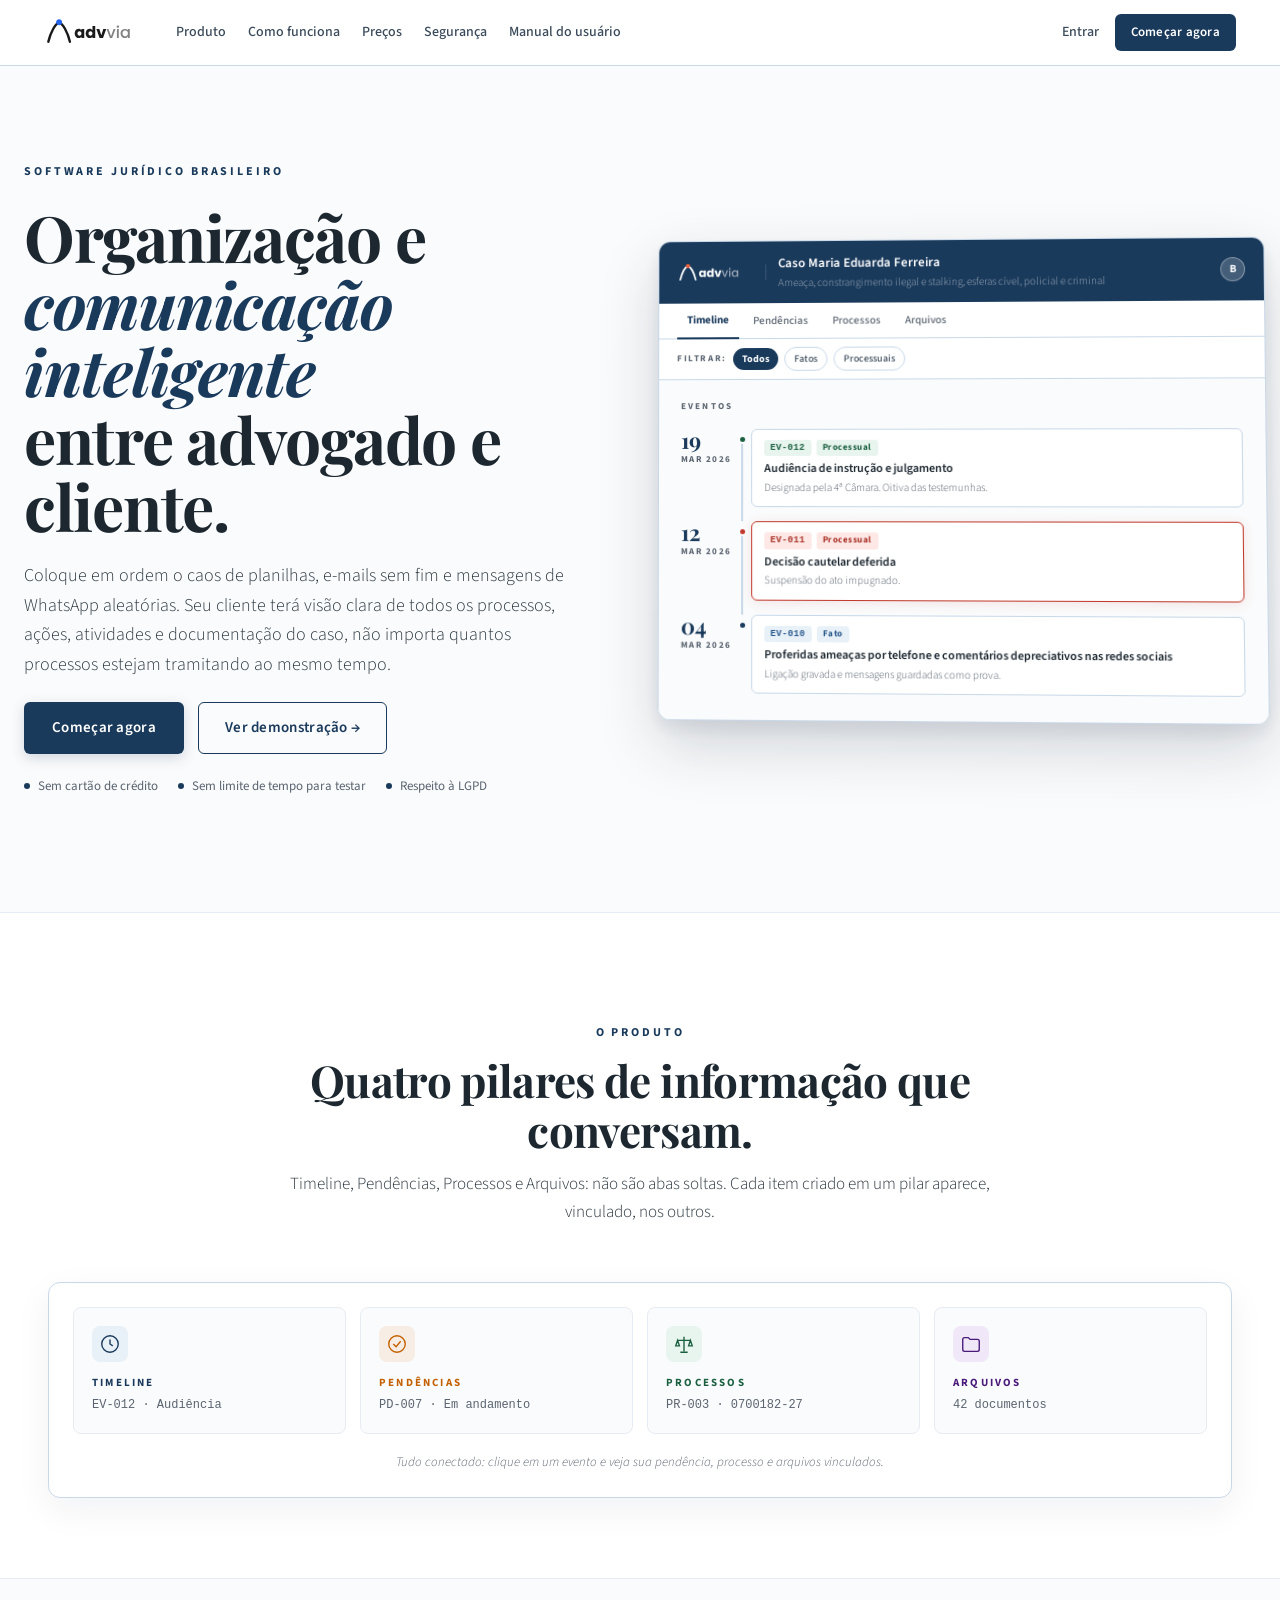
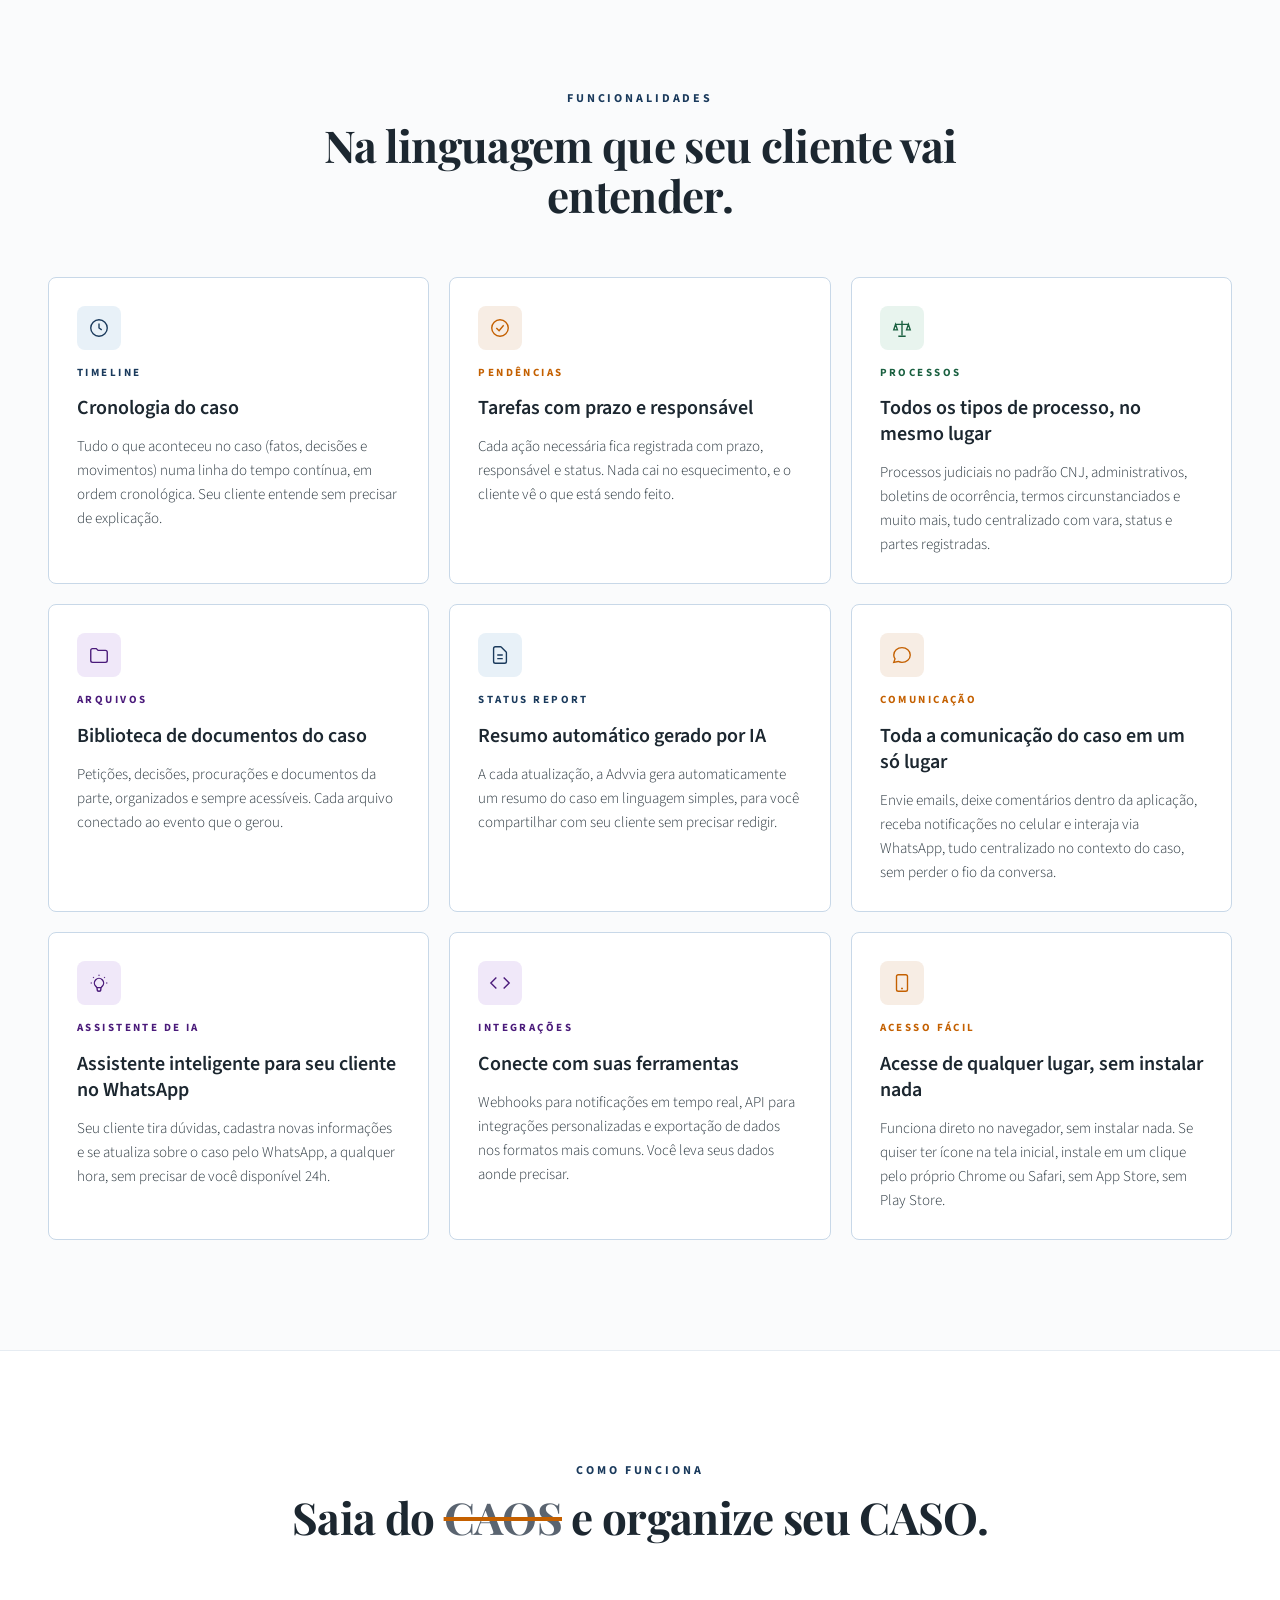
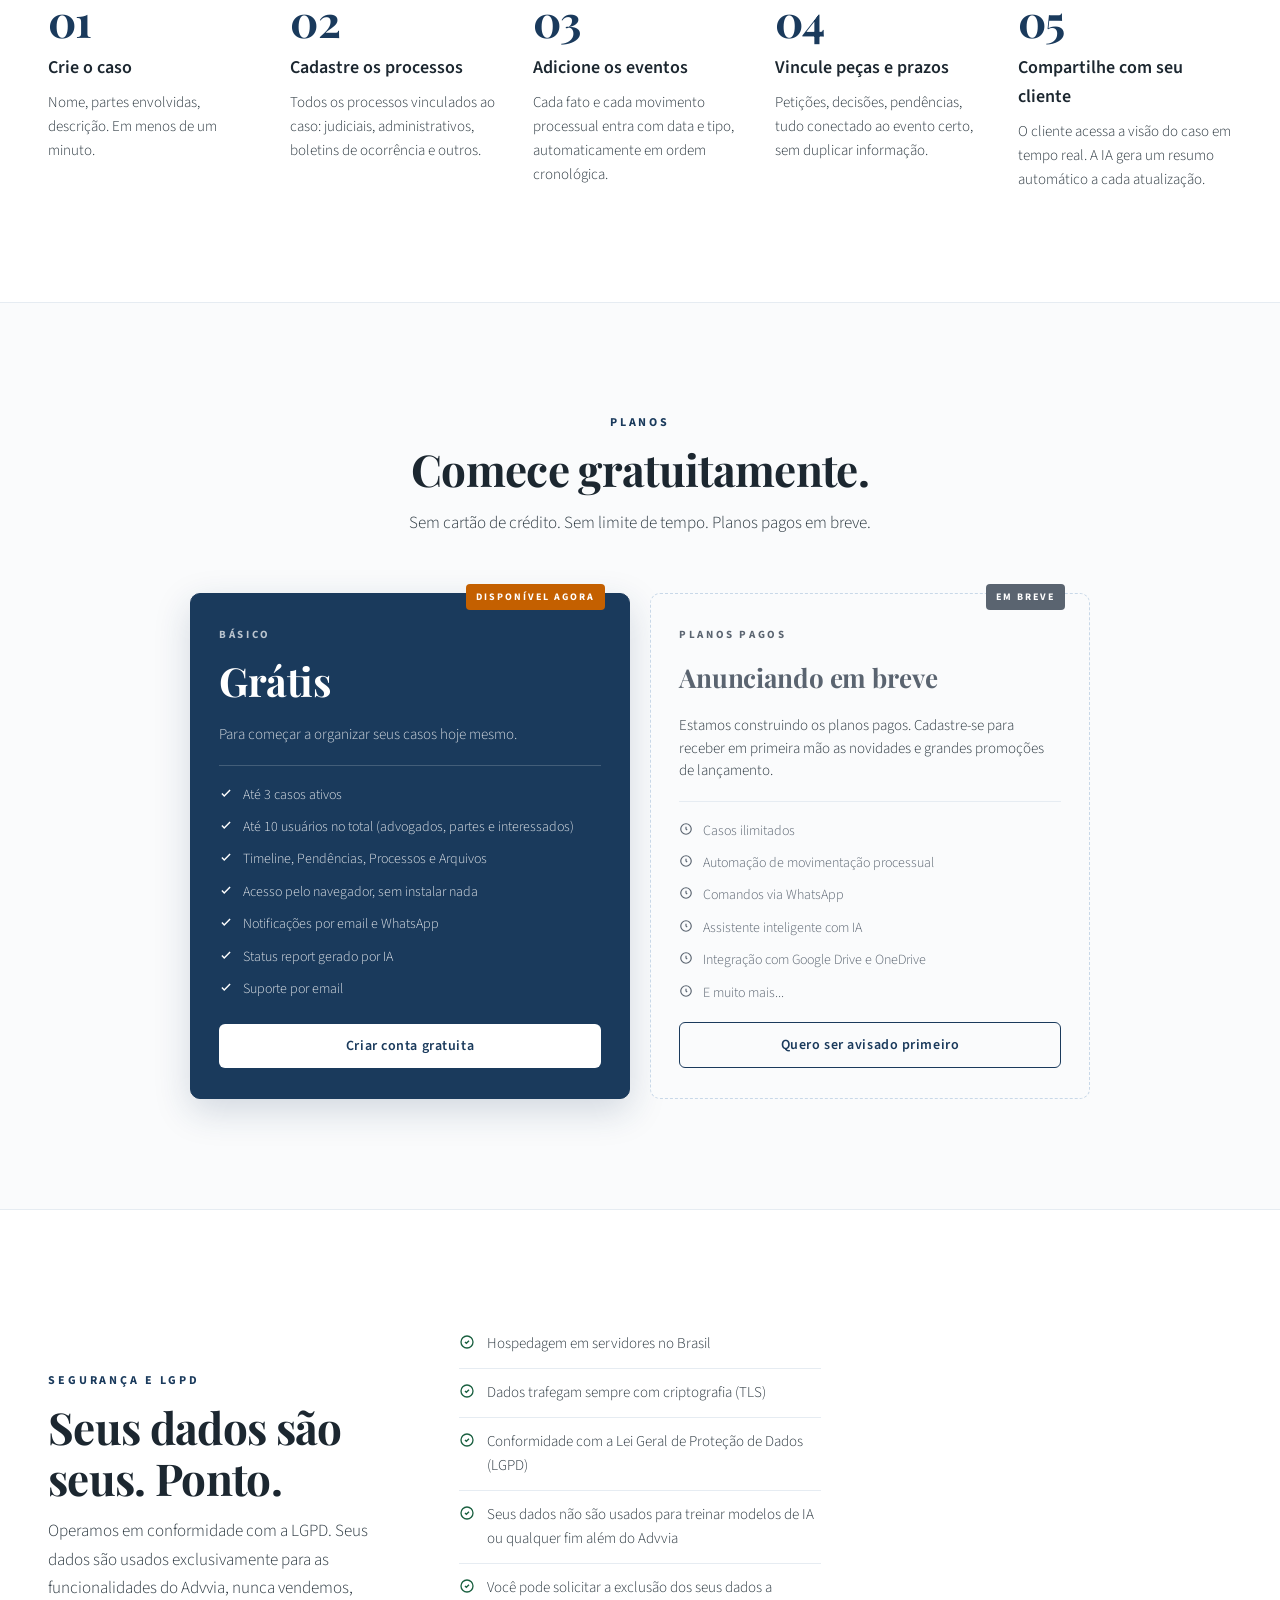
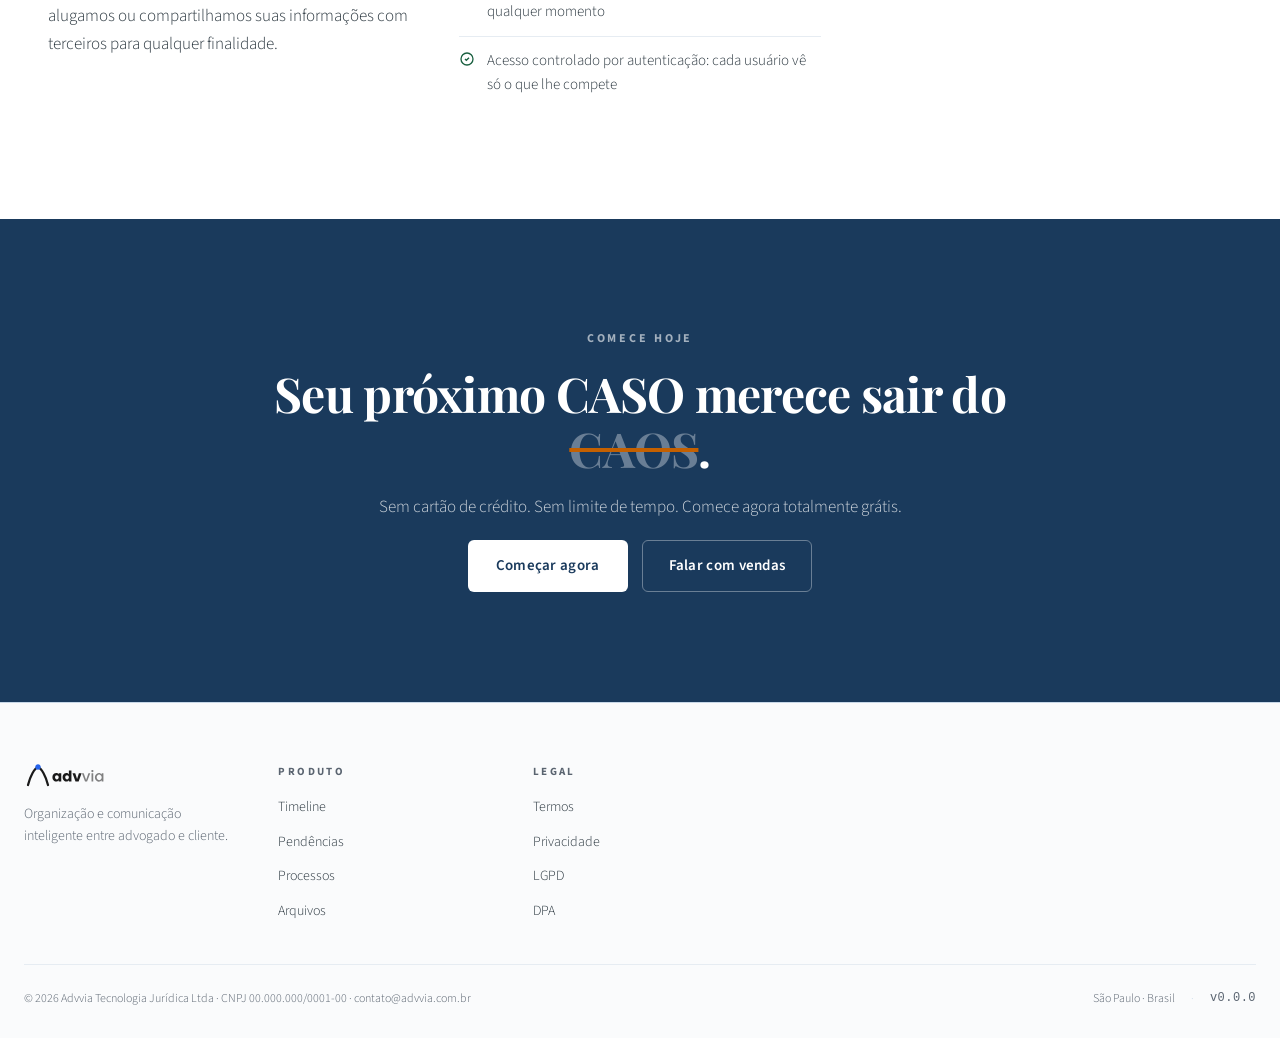
==== commit 1101a44d: "fix: update free plan limits to 3 cases and 10 users" ====
--- a/index.html
+++ b/index.html
@@ -1022,11 +1022,11 @@
         <ul class="price-feats">
           <li class="price-feat">
             <svg width="14" height="14" viewBox="0 0 24 24" fill="none" stroke="currentColor" stroke-width="2.5" class="price-check" aria-hidden="true"><path d="M5 13l4 4L19 7"/></svg>
-            Até 5 casos ativos
+            Até 3 casos ativos
           </li>
           <li class="price-feat">
             <svg width="14" height="14" viewBox="0 0 24 24" fill="none" stroke="currentColor" stroke-width="2.5" class="price-check" aria-hidden="true"><path d="M5 13l4 4L19 7"/></svg>
-            Até 20 participantes no total (advogados, partes e interessados)
+            Até 10 usuários no total (advogados, partes e interessados)
           </li>
           <li class="price-feat">
             <svg width="14" height="14" viewBox="0 0 24 24" fill="none" stroke="currentColor" stroke-width="2.5" class="price-check" aria-hidden="true"><path d="M5 13l4 4L19 7"/></svg>
